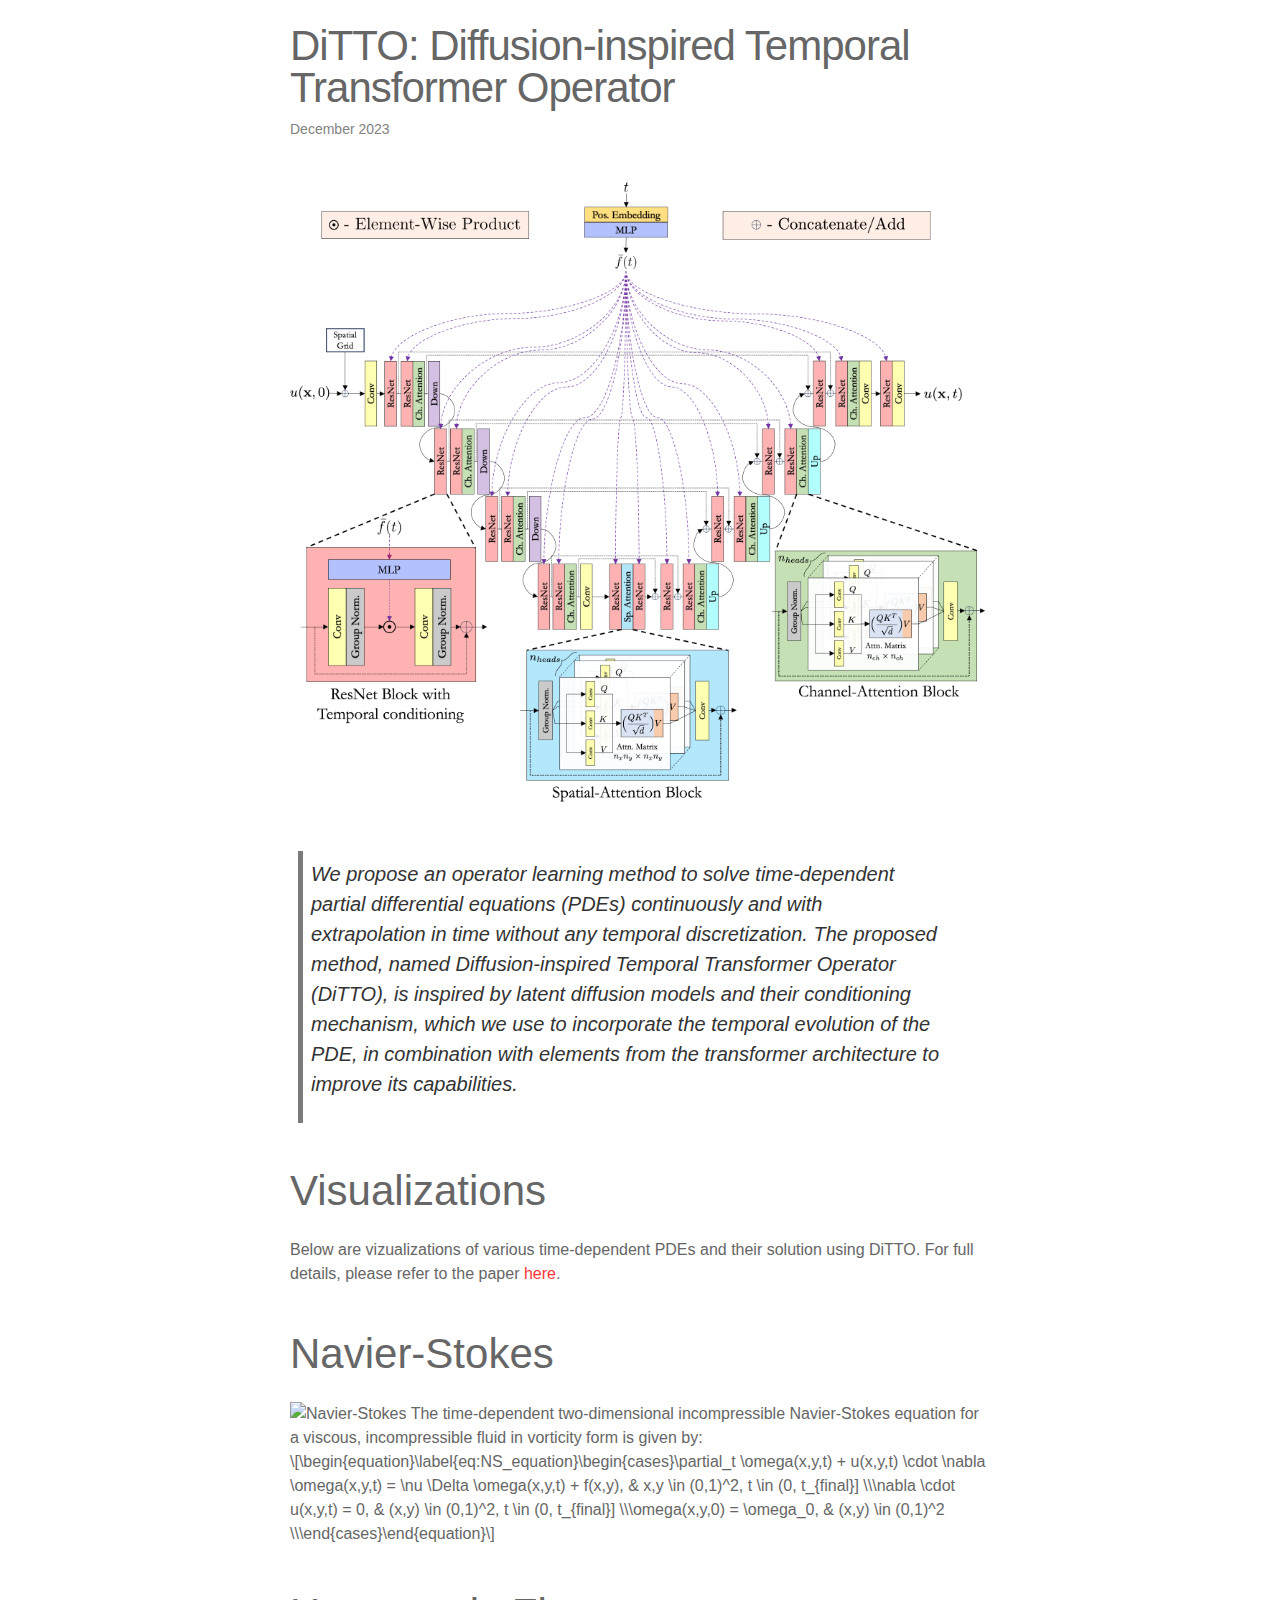
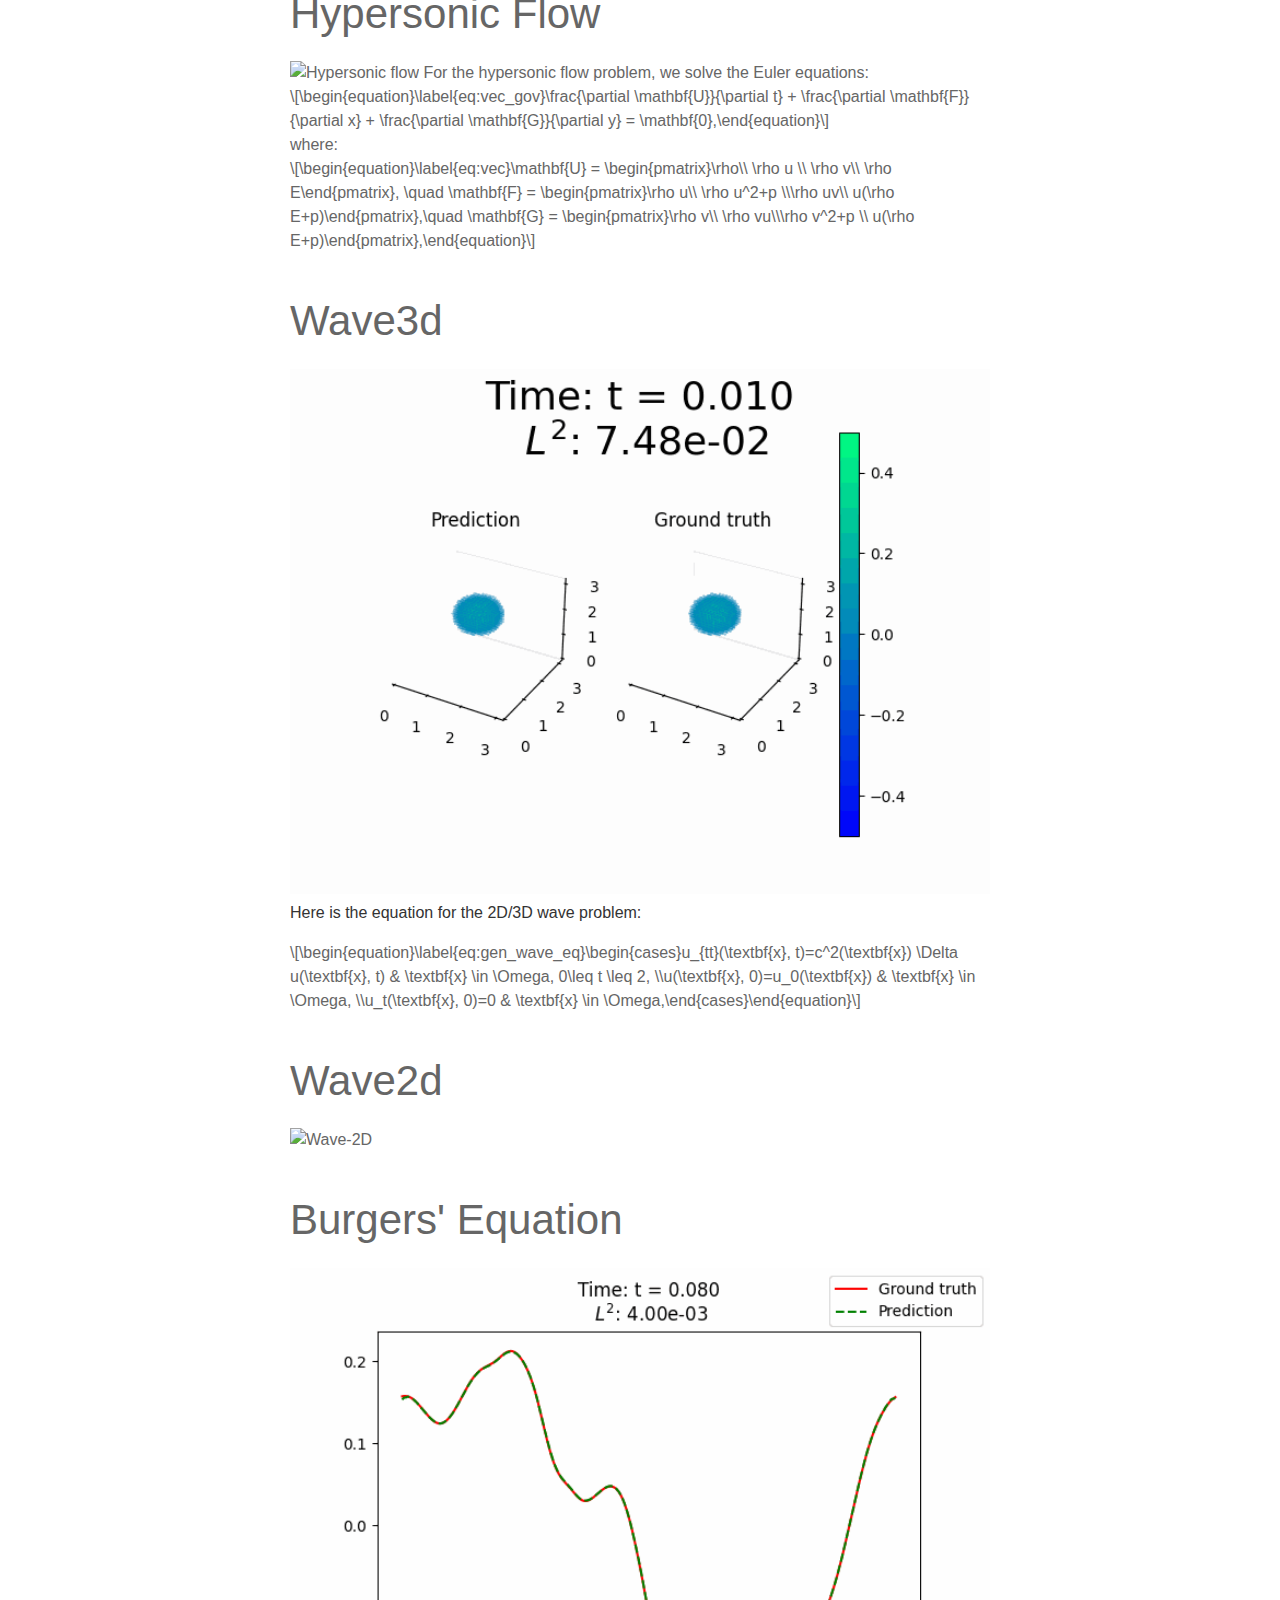
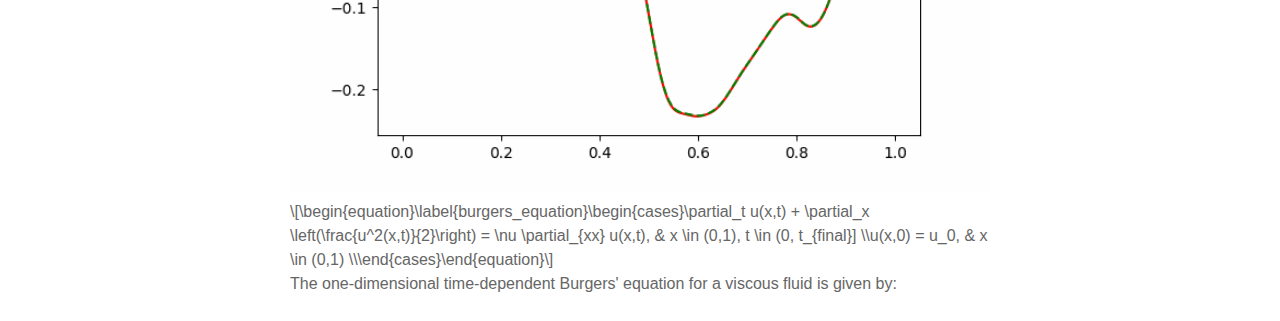
==== index.html @ 70ee51b6 "New titles" ====
<!DOCTYPE html>
<html lang="en">
<head>
    <meta charset="UTF-8">
    <meta name="viewport" content="width=device-width, initial-scale=1.0">
    <link rel="stylesheet" href="./main.css" />
    <script type="text/javascript" async
    src="https://cdnjs.cloudflare.com/ajax/libs/mathjax/2.7.7/MathJax.js?config=TeX-MML-AM_CHTML">
     </script>
    <title>DiTTO</title>
</head>
<body>
    <div class="wrapper">
        <div class="post">
            <header class="post-header">
                <h1 class="post-title">DiTTO: Diffusion-inspired Temporal Transformer Operator </h1>
                <p class="post-meta">December 2023</p>
            </header>
            <article class="post-content">
                <div>
                    <img src="assets/images/ditto_architecture.png" alt="DiTTO architecture">
                </div>

                <blockquote>
                    <p> We propose an operator learning method to solve time-dependent partial differential equations (PDEs) continuously and with extrapolation in time without any temporal discretization. The proposed method, named Diffusion-inspired Temporal Transformer Operator (DiTTO), is inspired by latent diffusion models and their conditioning mechanism, which we use to incorporate the temporal evolution of the PDE, in combination with elements from the transformer architecture to improve its capabilities. </p>
                </blockquote>

                <h2>Visualizations</h2>
                Below are vizualizations of various time-dependent PDEs and their solution using DiTTO. For full details, please refer to the paper <a href="https://arxiv.org/abs/2307.09072">here</a>.
                <h2>Navier-Stokes</h2>
                <div>
                    <img src="assets/gifs/navier_stokes_re20.gif" alt="Navier-Stokes">
                    The time-dependent two-dimensional incompressible Navier-Stokes equation for a viscous, incompressible fluid in vorticity form is given by:
                    <div id="ns"></div>

                    <script type="text/javascript">
                      // Use MathJax to render the provided LaTeX equation
                      document.getElementById('ns').innerHTML = '\\[\\begin{equation}\\label{eq:NS_equation}' +
                        '\\begin{cases}' +
                        '\\partial_t \\omega(x,y,t) + u(x,y,t) \\cdot \\nabla \\omega(x,y,t) = \\nu \\Delta \\omega(x,y,t) + f(x,y), & x,y \\in (0,1)^2, t \\in (0, t_{final}] \\\\' +
                        '\\nabla \\cdot u(x,y,t) = 0, & (x,y) \\in (0,1)^2, t \\in (0, t_{final}] \\\\' +
                        '\\omega(x,y,0) = \\omega_0, & (x,y) \\in (0,1)^2 \\\\' +
                        '\\end{cases}' +
                        '\\end{equation}\\]';
                  
                      // This line tells MathJax to typeset the equation in the specified div
                      MathJax.typeset(['#ns']);
                    </script>
                </div>


                <h2>Hypersonic Flow</h2>
                <div>
                    <img src="assets/gifs/hypersonic_flow.gif" alt="Hypersonic flow">
                    For the hypersonic flow problem, we solve the Euler equations:
                    <div id="euler1"></div>

                    <script type="text/javascript">
                      // Use MathJax to render the provided LaTeX equation
                      document.getElementById('euler1').innerHTML = '\\[\\begin{equation}\\label{eq:vec_gov}' +
                        '\\frac{\\partial \\mathbf{U}}{\\partial t} + \\frac{\\partial \\mathbf{F}}{\\partial x} + \\frac{\\partial \\mathbf{G}}{\\partial y} = \\mathbf{0},' +
                        '\\end{equation}\\]';
                  
                      // This line tells MathJax to typeset the equation in the specified div
                      MathJax.typeset(['#euler1']);
                    </script>

                    where:

                    <div id="euler2"></div>

                    <script type="text/javascript">
                      // Use MathJax to render the provided LaTeX equation
                      document.getElementById('euler2').innerHTML = '\\[\\begin{equation}\\label{eq:vec}' +
                        '\\mathbf{U} = \\begin{pmatrix}\\rho\\\\ \\rho u \\\\ \\rho v\\\\ \\rho E\\end{pmatrix}, \\quad ' +
                        '\\mathbf{F} = \\begin{pmatrix}\\rho u\\\\ \\rho u^2+p \\\\\\rho uv\\\\ u(\\rho E+p)\\end{pmatrix},\\quad ' +
                        '\\mathbf{G} = \\begin{pmatrix}\\rho v\\\\ \\rho vu\\\\\\rho v^2+p \\\\ u(\\rho E+p)\\end{pmatrix},' +
                        '\\end{equation}\\]';
                  
                      // This line tells MathJax to typeset the equation in the specified div
                      MathJax.typeset(['#euler2']);
                    </script>
                </div>

                <h2>Wave3d</h2>
                    <div>
                        <img src="assets/gifs/animation_wave3d.gif" alt="Wave-3D">
                    </div>
                    <p>Here is the equation for the 2D/3D wave problem:</p>
                    <div id="wave_eq"></div>
                    <script type="text/javascript">
                    // Use MathJax to render the provided LaTeX equation
                    document.getElementById('wave_eq').innerHTML = '\\[\\begin{equation}\\label{eq:gen_wave_eq}' +
                        '\\begin{cases}' +
                        'u_{tt}(\\textbf{x}, t)=c^2(\\textbf{x}) \\Delta u(\\textbf{x}, t) & \\textbf{x} \\in \\Omega, 0\\leq t \\leq 2, \\\\' +
                        'u(\\textbf{x}, 0)=u_0(\\textbf{x}) & \\textbf{x} \\in \\Omega, \\\\' +
                        'u_t(\\textbf{x}, 0)=0 & \\textbf{x} \\in \\Omega,' +
                        '\\end{cases}' +
                        '\\end{equation}\\]';
                
                    // This line tells MathJax to typeset the equation in the specified div
                    MathJax.typeset(['#wave_eq']);
                    </script>

                    <h2>Wave2d</h2>
                    <div>
                        <img src="assets/gifs/wave_2d.gif" alt="Wave-2D">
                    </div>
                
                <h2>Burgers' Equation</h2>
                <div>
                    <img src="assets/gifs/animation_burgers_slow.gif" alt="Burgers">
                    <div id="burgers"></div>
                    The one-dimensional time-dependent Burgers' equation for a viscous fluid is given by:
                    <script type="text/javascript">
                      // Use MathJax to render the provided LaTeX equation
                      document.getElementById('burgers').innerHTML = '\\[\\begin{equation}\\label{burgers_equation}' +
                        '\\begin{cases}' +
                        '\\partial_t u(x,t) + \\partial_x \\left(\\frac{u^2(x,t)}{2}\\right) = \\nu \\partial_{xx} u(x,t), & x \\in (0,1), t \\in (0, t_{final}] \\\\' +
                        'u(x,0) = u_0, & x \\in (0,1) \\\\' +
                        '\\end{cases}' +
                        '\\end{equation}\\]';
                  
                      // This line tells MathJax to typeset the equation in the specified div
                      MathJax.typeset(['#burgers']);
                    </script>
                </div>
            </article>
        </div>
    </div>
</body>
</html>
---- main.css ----
*/
button, .button { font-family: Helvetica, sans-serif; font-size: inherit; font-weight: normal; text-decoration: none; cursor: pointer; display: inline-block; box-sizing: border-box; line-height: 1.125rem; padding: 0.5rem 1rem; margin: 0; height: auto; border: 1px solid transparent; vertical-align: middle; -webkit-appearance: none; }

::-moz-focus-inner { border: 0; padding: 0; }

.button:hover { text-decoration: none; }

input, select, textarea, fieldset { font-size: 1rem; margin-top: 0; margin-bottom: 0.5rem; }

input[type=text], input[type=datetime], input[type=datetime-local], input[type=email], input[type=month], input[type=number], input[type=password], input[type=search], input[type=tel], input[type=time], input[type=url], input[type=week] { box-sizing: border-box; height: 2.25rem; padding: 0.5rem 0.5rem; vertical-align: middle; -webkit-appearance: none; }

select { box-sizing: border-box; line-height: 1.75; padding: 0.5rem 0.5rem; }

select:not([multiple]) { height: 2.25rem; vertical-align: middle; }

textarea { box-sizing: border-box; line-height: 1.75; padding: 0.5rem 0.5rem; }

.fieldset-reset { padding: 0; margin-left: 0; margin-right: 0; border: 0; }

.fieldset-reset legend { padding: 0; }

body, button { margin: 0; }

button, input, select, textarea { font-family: inherit; font-size: 100%; }

img { max-width: 100%; }

svg { max-height: 100%; }

body { font-family: Helvetica, Arial, sans-serif; line-height: 1.5; font-size: 100%; }

h1, h2, h3, h4, h5, h6 { font-family: Helvetica, sans-serif; font-weight: 900; line-height: 1.25; margin-top: 1em; margin-bottom: .5em; }

p, dl, ol, ul { font-size: 1rem; margin-top: 0; margin-bottom: 1rem; }

ol, ul { padding-left: 2rem; }

pre, code, samp { font-family: "Source Code Pro", Consolas, monospace; font-size: inherit; }

pre { margin-top: 0; margin-bottom: 1rem; overflow-x: scroll; }

hr { margin-top: 2rem; margin-bottom: 2rem; }

blockquote { margin-top: 2rem; margin-bottom: 2rem; margin-left: 0; padding-left: 1rem; padding-right: 1rem; }

blockquote, blockquote p { font-size: 1.25rem; font-style: italic; }

h1, .h1 { font-size: 2.998rem; }

h2, .h2 { font-size: 1.5rem; }

h3, .h3 { font-size: 1.25rem; }

h4, .h4 { font-size: 1rem; }

h5, .h5 { font-size: 0.875rem; }

h6, .h6 { font-size: 0.75rem; }

.list-reset { list-style: none; padding-left: 0; }

.button-blue { color: white; background-color: #FF3636; border-radius: 3px; transition-duration: .1s; transition-timing-function: ease-out; transition-property: box-shadow, background-color; }

.button-blue:hover { opacity: .875; }

.button-blue:active, .button-blue.is-active { box-shadow: inset 0 0 0 32px rgba(0, 0, 0, 0.125), inset 0 2px 3px 0 rgba(0, 0, 0, 0.25); }

.button-blue:focus { outline: none; box-shadow: 0 0 0 2px rgba(255, 255, 255, 0.5), 0 0 1px 4px rgba(38, 152, 186, 0.5); }

.button-blue:disabled, .button-blue.is-disabled { opacity: .5; }

.highlight { -webkit-text-size-adjust: none; }

.highlight .c, .highlight .cs, .highlight .cm, .highlight .cp, .highlight .c1 { color: #666; font-style: italic; }

.highlight .k, .highlight .kc, .highlight .kd, .highlight .kn, .highlight .kr, .highlight .kt, .highlight .kp { color: #00369f; }

.highlight .na, .highlight .nb, .highlight .nc, .highlight .no, .highlight .nd, .highlight .ni, .highlight .ne, .highlight .nf, .highlight .nl, .highlight .nn, .highlight .nx { color: #333; }

.highlight .mi, .highlight .il { color: #009f06; }

.highlight .s, .highlight .sb, .highlight .sc, .highlight .sd, .highlight .s2, .highlight .s3, .highlight .sh, .highlight .si, .highlight .sx, .highlight .sr, .highlight .ss, .highlight .s1 { color: #FF3636; }

.hljs-title, .hljs-id, .scss .hljs-preprocessor { color: #FF3636; font-weight: bold; }

.highlight .k { font-weight: normal; }

.highlight .nc, .highlight .no { color: #00369f; }

.highlight .o { color: #00369f; font-weight: normal; }

.highlight .nb { color: #009f06; }

.highlight .sr { color: #009f06; }

.highlight .ss { color: #B509AC; }

.hljs-built_in { color: #00369f; }

.hljs-preprocessor, .hljs-pragma, .hljs-pi, .hljs-doctype, .hljs-shebang, .hljs-cdata { color: #666; font-weight: bold; }

.hljs-deletion { background: #ffdddd; }

.hljs-addition { background: #ddffdd; }

.diff .hljs-change { background: #00369f; }

.hljs-chunk { color: #ccc; }

body { color: #333; background-color: white; }

a { color: #FF3636; text-decoration: none; }

a:hover { text-decoration: underline; }

pre, code { background-color: #eee; border-radius: 3px; }

hr { border: 0; border-bottom-style: solid; border-bottom-width: 1px; border-bottom-color: #ccc; }

.dark-gray { color: #333; }

.white { color: white; }

.blue { color: #2698BA; }

.mid-gray { color: #666; }

.light-gray { color: #ccc; }

.lighter-gray { color: #eee; }

.red { color: #FF3636; }

.green { color: #00ab37; }

.yellow { color: #efcc00; }

.orange { color: #F29105; }

.bg-dark-gray { background-color: #333; }

.bg-white { background-color: white; }

.bg-blue { background-color: #2698BA; }

.bg-mid-gray { background-color: #666; }

.bg-light-gray { background-color: #ccc; }

.bg-lighter-gray { background-color: #eee; }

.bg-red { background-color: #FF3636; }

.bg-green { background-color: #00ab37; }

.bg-yellow { background-color: #efcc00; }

.bg-orange { background-color: #F29105; }

.bg-darken-1 { background-color: rgba(0, 0, 0, 0.0625); }

.bg-darken-2 { background-color: rgba(0, 0, 0, 0.125); }

.bg-darken-3 { background-color: rgba(0, 0, 0, 0.25); }

.bg-darken-4 { background-color: rgba(0, 0, 0, 0.5); }

.h00 { font-size: 4rem; }

.h0 { font-size: 3rem; }

@media (min-width: 52em) { .h00-responsive { font-size: 8vw; }
  .h0-responsive { font-size: 6vw; }
  .h1-responsive { font-size: 4vw; } }
@media (min-width: 96em) { .h00-responsive { font-size: 7.68rem; }
  .h0-responsive { font-size: 5.76rem; }
  .h1-responsive { font-size: 3.84rem; } }
/* Basscss Utility Typography */
.bold { font-weight: bold; }

.regular { font-weight: normal; }

.italic { font-style: italic; }

.caps { text-transform: uppercase; letter-spacing: .2em; }

.left-align { text-align: left; }

.center { text-align: center; }

.right-align { text-align: right; }

.justify { text-align: justify; }

.nowrap { white-space: nowrap; }

/* Basscss Utility White Space */
.m0 { margin: 0; }

.mt0 { margin-top: 0; }

.mr0 { margin-right: 0; }

.mb0 { margin-bottom: 0; }

.ml0 { margin-left: 0; }

.m1 { margin: 0.5rem; }

.mt1 { margin-top: 0.5rem; }

.mr1 { margin-right: 0.5rem; }

.mb1 { margin-bottom: 0.5rem; }

.ml1 { margin-left: 0.5rem; }

.m2 { margin: 1rem; }

.mt2 { margin-top: 1rem; }

.mr2 { margin-right: 1rem; }

.mb2 { margin-bottom: 1rem; }

.ml2 { margin-left: 1rem; }

.m3 { margin: 2rem; }

.mt3 { margin-top: 2rem; }

.mr3 { margin-right: 2rem; }

.mb3 { margin-bottom: 2rem; }

.ml3 { margin-left: 2rem; }

.m4 { margin: 4rem; }

.mt4 { margin-top: 4rem; }

.mr4 { margin-right: 4rem; }

.mb4 { margin-bottom: 4rem; }

.ml4 { margin-left: 4rem; }

.mxn1 { margin-left: -0.5rem; margin-right: -0.5rem; }

.mxn2 { margin-left: -1rem; margin-right: -1rem; }

.mxn3 { margin-left: -2rem; margin-right: -2rem; }

.mxn4 { margin-left: -4rem; margin-right: -4rem; }

.mx-auto { margin-left: auto; margin-right: auto; }

.p1 { padding: 0.5rem; }

.py1 { padding-top: 0.5rem; padding-bottom: 0.5rem; }

.px1 { padding-left: 0.5rem; padding-right: 0.5rem; }

.p2 { padding: 1rem; }

.py2 { padding-top: 1rem; padding-bottom: 1rem; }

.px2 { padding-left: 1rem; padding-right: 1rem; }

.p3 { padding: 2rem; }

.py3 { padding-top: 2rem; padding-bottom: 2rem; }

.px3 { padding-left: 2rem; padding-right: 2rem; }

.p4 { padding: 4rem; }

.py4 { padding-top: 4rem; padding-bottom: 4rem; }

.px4 { padding-left: 4rem; padding-right: 4rem; }

html { margin-left: calc(100vw - 100%); margin-right: 0; }

html, body { height: auto; min-height: 100%; -webkit-text-size-adjust: 100%; }

img { max-width: none; object-fit: cover; width: 100%; }

em img { max-width: 100%; margin-left: 0; }

body { box-sizing: border-box; -moz-box-sizing: border-box; -webkit-box-sizing: border-box; }

.wrapper { max-width: -webkit-calc(800px - (50px * 2)); max-width: calc(800px - (50px * 2)); margin-right: auto; margin-left: auto; padding-right: 50px; padding-left: 50px; padding-block: 25px; }

.clearfix:before, .wrapper:before, .clearfix:after, .wrapper:after { content: ' '; display: table; }

.clearfix:after, .wrapper:after { clear: both; }

.left { float: left; }

.right { float: right; }

.site-header { border-bottom: 1px solid #e8e8e8; background-color: #fff; opacity: 0.95; position: fixed; left: calc((100vw - 100%)/2); top: 0px; width: 100%; z-index: 50; }

.site-title { font-size: 20px; line-height: 56px; letter-spacing: -1px; margin-bottom: 0; }

.site-nav { float: right; line-height: 56px; }
.site-nav .nav-trigger { display: none; }
.site-nav .menu-icon { display: none; }
.site-nav .page-link { line-height: 1.5; }
.site-nav .page-link:not(:first-child) { margin-left: 10px; }
@media screen and (max-width: 600px) { .site-nav { position: absolute; top: 9px; right: 25px; background-color: white; border: 1px solid #e8e8e8; border-radius: 5px; text-align: right; }
  .site-nav label[for="nav-trigger"] { display: block; float: right; width: 36px; height: 36px; z-index: 2; cursor: pointer; }
  .site-nav .menu-icon { display: block; float: right; width: 36px; height: 26px; line-height: 0; padding-top: 10px; text-align: center; }
  .site-nav .menu-icon > svg path { fill: #424242; }
  .site-nav input ~ .trigger { clear: both; display: none; }
  .site-nav input:checked ~ .trigger { display: block; padding-bottom: 5px; }
  .site-nav .page-link { display: block; padding: 5px 10px; margin-left: 10px; }
  .site-nav .page-link:not(:last-child) { margin-right: 0; } }

.header-bar { border-bottom: 1px solid #ccc; font-size: 20px; display: block; opacity: 0.75; width: 100%; text-align: center; padding-top: 25px; padding-bottom: 4rem; line-height: 3em; z-index: 25; }
.header-bar h1 { color: #FF3636; font-size: 75px; }
.header-bar h2 { font-size: 25px; }

.site { display: -webkit-box; display: -webkit-flex; display: -ms-flexbox; display: flex; -webkit-box-orient: vertical; -webkit-box-direction: normal; -webkit-flex-direction: column; -ms-flex-direction: column; flex-direction: column; min-height: 100vh; }

.site-wrap { -webkit-box-flex: 1; -webkit-flex: 1; -ms-flex: 1 0 auto; flex: 1 0 auto; }

footer { background-color: #424242; border-top: thin solid #424242; color: #ccc; font-size: 0.75rem; font-weight: 300; padding: 0.5rem; position: fixed; left: 0px; bottom: 0px; width: 100%; }
footer a { color: #fff; }
footer a:hover { color: #FF3636; }

.page-content { padding: 100px 0; /* VERTICAL PADDING FOR TITLE ON EVERY PAGE */ }

.page-heading { font-size: 20px; }

.contacticon { display: block; font-size: 60px; margin: 10px; }

.center { text-align: center; }

.post-header { margin-bottom: 40px; }

.post-list { margin: 0; padding: 0; list-style: none; }
.post-list > li { border-bottom: 1px solid #ccc; padding-bottom: 2rem; padding-top: 2rem; }

.post-title { font-size: 42px; letter-spacing: -1px; line-height: 1; margin-bottom: 10px; margin-top: 0; }

.post-content h2 { font-size: 42px; }
.post-content h3 { font-size: 30px; }
.post-content h4 { font-size: 20px; }

.post-meta { color: #828282; font-size: 0.875rem; margin-bottom: 0px; }

.post-link { display: block; font-size: 42px; }

.project { box-sizing: border-box; float: left; height: 250px; padding: 10px; vertical-align: middle; width: 33.33%; }
.project .thumbnail { overflow: hidden; height: 200px; width: 100%; }
.project .thumbnail img { height: auto; position: relative; left: -25%; top: -5%; width: 500px; }
.project .thumbnail a { float: left; height: 230px; position: relative; width: 100%; }
.project .thumbnail a span { display: none; position: absolute; top: 0; left: 0; bottom: 0; right: 0; background: rgba(0, 0, 0, 0.4); color: #e8e8e8; padding: 40px; text-align: center; }
.project .thumbnail a span h1 { font-size: 1.5rem; margin: 0; }
.project .thumbnail a span p { color: #e8e8e8; }
.project .thumbnail a:hover span { display: block; }

.profile img { box-shadow: 0 0 5px #828282; width: 100%; }

.address { font-family: monospace; }
.address p { margin: 0; }

.news { border-top: 1px solid #e8e8e8; margin-top: 30px; padding-top: 20px; }
.news h2 { font-weight: bold; margin-top: 0; margin-bottom: 10px; }
.news table { border-collapse: collapse; width: 100%; }
.news table .date { width: 19%; }
.news table .announcement { width: 81%; }
.news table tr { text-align: left; }
.news table td { padding: 6px 0; vertical-align: top; border: none; }

.social { border-top: 1px solid #e8e8e8; margin-top: 50px; padding-top: 20px; }

.pagination { font-size: 1rem; font-family: 'Lato', 'Helvetica Neue', Helvetica, sans-serif; font-weight: 300; text-align: center; }

.pagination a, .pagination .disabled { -webkit-transition: all 0.2s ease-in-out; -moz-transition: all 0.2s ease-in-out; transition: all 0.2s ease-in-out; background: #fafafa; border-radius: 0.1875em; border: 1px solid #f3f3f3; color: #333333; padding: 1em 1.5em; }

.pagination .disabled, .pagination .pagination-meta { opacity: 0.5; }

.pagination .pagination-meta { overflow: hidden; }

.pagination a:hover, .pagination a:focus { background: white; color: #FF3636; }

.pagination a:active { background: #f7f7f7; }

.pagination .button { font-size: 1rem; font-weight: 300; letter-spacing: 1px; }

.button-disabled { opacity: 0.55; background-color: #999; }

.button-disabled:hover, .button-disabled:active, .button-disabled:focus { cursor: not-allowed; background-color: #999; }

.publications h2 { color: #FF3636; font-size: 32px; margin-bottom: 30px; text-align: center; }

.year { border-top: 1px solid #ccc; color: #ccc; margin: 0 -3em -2.5ex -2em; padding-top: 1ex; text-align: right; }

.bibliography { margin-bottom: 50px; margin-top: 20px; list-style-type: circle; }
.bibliography li { margin: 10px 0; position: relative; }
.bibliography li span { display: block; }
.bibliography li .title { font-weight: bolder; }
.bibliography li .author a { border-bottom: 1px dashed #FF3636; }
.bibliography li .author a:hover { border-bottom-style: solid; text-decoration: none; }
.bibliography li .author > em { border-bottom: 1px solid; font-style: normal; }
.bibliography li a.abstract, .bibliography li a.bibtex { cursor: pointer; }
.bibliography li .hidden { font-size: 0.875rem; max-height: 0px; overflow: hidden; text-align: justify; -webkit-transition: 0.15s ease; -moz-transition: 0.15s ease; -ms-transition: 0.15s ease; -o-transition: 0.15s ease; transition: all 0.15s ease; }
.bibliography li .hidden p { line-height: 1.4em; margin: 10px; }
.bibliography li .hidden pre { font-size: 1em; line-height: 1.4em; padding: 10px; }
.bibliography li .hidden.open { max-height: 100em; -webkit-transition: 0.15s ease; -moz-transition: 0.15s ease; -ms-transition: 0.15s ease; -o-transition: 0.15s ease; transition: all 0.15s ease; }
.bibliography li span.abstract.hidden { border: dashed 1px white; }
.bibliography li span.abstract.hidden.open { border-color: #828282; }
.bibliography abbr { position: absolute; left: -7em; }

.star { color: #FF3636; font-style: normal; }

blockquote { border-left: 5px solid #7a7a7a; font-style: italic; margin-left: 0.5rem; padding: 0.5rem; }

blockquote footer { background-color: #fff; border-color: transparent; color: #7a7a7a; font-size: .85rem; font-style: normal; text-align: left; padding: 0; }

pre, pre code { background-color: transparent; border-radius: 0; }

pre, code { font-family: "Source Code Pro", Consolas, monospace; }

code { color: #333; font-size: 85%; padding-bottom: 0.1em; padding-left: 0.2em; padding-right: 0.2em; padding-top: 0.1em; }

pre { padding: 1.125em; line-height: 1.11; overflow-x: scroll; margin-bottom: 0.88em; background-color: #fafafa; }

.highlight .p { font-size: 1.125rem; line-height: 1; }

pre { counter-reset: line-numbering; white-space: pre; overflow-x: auto; word-break: inherit; word-wrap: inherit; }

pre a { background-image: none; }

pre a::before { content: counter(line-numbering); counter-increment: line-numbering; padding-right: 1em; /* space after numbers */ width: 25px; text-align: right; opacity: 0.7; display: inline-block; color: #ccc; margin-right: 16px; font-size: 13px; -webkit-touch-callout: none; -webkit-user-select: none; -khtml-user-select: none; -moz-user-select: none; -ms-user-select: none; user-select: none; }

pre a:first-of-type::before { padding-top: 10px; }

pre a:last-of-type::before { padding-bottom: 10px; }

pre a:only-of-type::before { padding: 10px; }

figure > img { display: block; }

figcaption { font-size: 0.875rem; }

.blankbox { background: #FF3636; }

.img_row { /*height: $img-height;*/ width: 100%; overflow: hidden; box-sizing: border-box; }

.col { width: 100%; height: 100%; object-fit: cover; box-sizing: border-box; /*padding: $img-spacing;*/ }

.one { width: 33.33%; }

.two { width: 66.66%; }

.three { width: 100%; }

.caption { height: 100%; color: #aaa; text-align: center; vertical-align: middle; font-size: 12px; }

.gist, .gist .highlight .p { font-size: .75rem; }

.gist .lines { width: 100%; }

a { color: #666; text-decoration: none; }
a:hover { color: #FF3636; text-decoration: none; }

article a, .news a { color: #FF3636; font-weight: 100; }
article a:hover, .news a:hover { text-decoration: underline; }

.social a { color: #666; }
.social a:hover { color: #FF3636; }

.measure { margin: 0 auto; max-width: 42rem; }

.social-icons-left, .social-icons-right { text-align: center; float: none; }

.social-icons { font-size: 1.25rem; padding: 0.5em 0 0 0; width: 100%; }

.social-icons a.fa { cursor: pointer; opacity: 0.8; padding: 0.2em; }

.social-icons a.fa:hover { opacity: 1; }

.social-icons iframe[title=Flattr] { position: relative; top: 0.1em; }

/* Table styles copied from Bootstrap Copyright (c) 2013 Twitter, Inc
*/
table { width: 100%; max-width: 100%; margin-bottom: 1.5; }
table > thead > tr > th, table > thead > tr > td, table > tbody > tr > th, table > tbody > tr > td, table > tfoot > tr > th, table > tfoot > tr > td { padding: 12px; line-height: 1.2; vertical-align: top; border-top: 1px solid #333; }
table > thead > tr > th { vertical-align: bottom; border-bottom: 2px solid #333; }
table > caption + thead > tr:first-child > th, table > caption + thead > tr:first-child > td, table > colgroup + thead > tr:first-child > th, table > colgroup + thead > tr:first-child > td, table > thead:first-child > tr:first-child > th, table > thead:first-child > tr:first-child > td { border-top: 0; }
table > tbody + tbody { border-top: 2px solid #333; }

html { font-size: 16px; }

body { color: #666; font-weight: 100; }

abbr { border-bottom: 1px black dotted; cursor: help; }

p { color: #333; line-height: 1.5; }

small, .small { font-size: 0.707rem; }

sup { position: relative; vertical-align: middle; top: -0.9ex; }

h1, h2, h3, h4, h5, h6 { font-weight: 100; }

div.equation { margin: 0.5rem 0; }
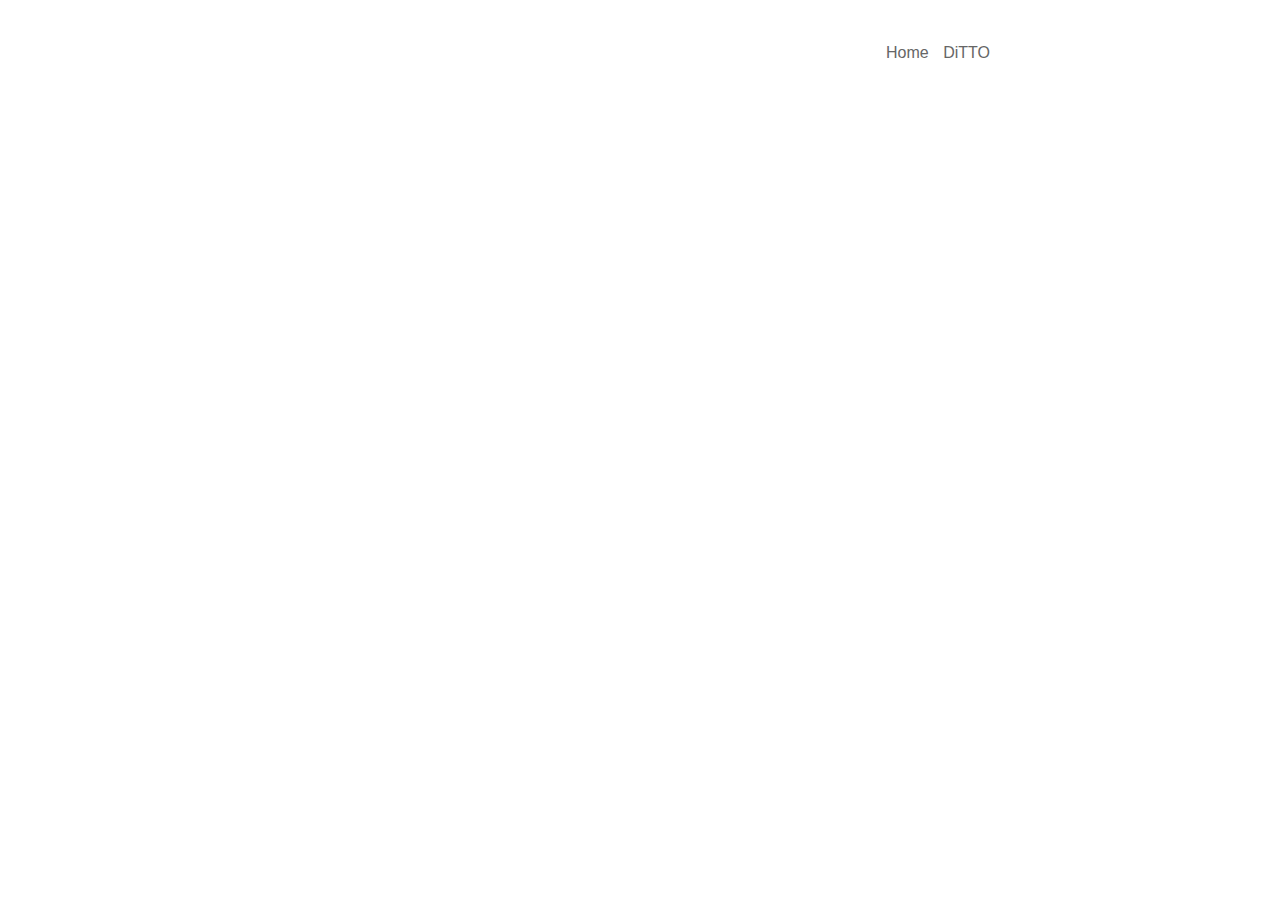
==== commit 3555aa0d: "Added navigation" ====
--- a/index.html
+++ b/index.html
@@ -11,122 +11,24 @@
 </head>
 <body>
     <div class="wrapper">
-        <div class="post">
-            <header class="post-header">
-                <h1 class="post-title">DiTTO: Diffusion-inspired Temporal Transformer Operator </h1>
-                <p class="post-meta">December 2023</p>
-            </header>
-            <article class="post-content">
-                <div>
-                    <img src="assets/images/ditto_architecture.png" alt="DiTTO architecture">
-                </div>
-
-                <blockquote>
-                    <p> We propose an operator learning method to solve time-dependent partial differential equations (PDEs) continuously and with extrapolation in time without any temporal discretization. The proposed method, named Diffusion-inspired Temporal Transformer Operator (DiTTO), is inspired by latent diffusion models and their conditioning mechanism, which we use to incorporate the temporal evolution of the PDE, in combination with elements from the transformer architecture to improve its capabilities. </p>
-                </blockquote>
-
-                <h2>Visualizations</h2>
-                Below are vizualizations of various time-dependent PDEs and their solution using DiTTO. For full details, please refer to the paper <a href="https://arxiv.org/abs/2307.09072">here</a>.
-                <h2>Navier-Stokes</h2>
-                <div>
-                    <img src="assets/gifs/navier_stokes_re20.gif" alt="Navier-Stokes">
-                    The time-dependent two-dimensional incompressible Navier-Stokes equation for a viscous, incompressible fluid in vorticity form is given by:
-                    <div id="ns"></div>
-
-                    <script type="text/javascript">
-                      // Use MathJax to render the provided LaTeX equation
-                      document.getElementById('ns').innerHTML = '\\[\\begin{equation}\\label{eq:NS_equation}' +
-                        '\\begin{cases}' +
-                        '\\partial_t \\omega(x,y,t) + u(x,y,t) \\cdot \\nabla \\omega(x,y,t) = \\nu \\Delta \\omega(x,y,t) + f(x,y), & x,y \\in (0,1)^2, t \\in (0, t_{final}] \\\\' +
-                        '\\nabla \\cdot u(x,y,t) = 0, & (x,y) \\in (0,1)^2, t \\in (0, t_{final}] \\\\' +
-                        '\\omega(x,y,0) = \\omega_0, & (x,y) \\in (0,1)^2 \\\\' +
-                        '\\end{cases}' +
-                        '\\end{equation}\\]';
-                  
-                      // This line tells MathJax to typeset the equation in the specified div
-                      MathJax.typeset(['#ns']);
-                    </script>
-                </div>
-
-
-                <h2>Hypersonic Flow</h2>
-                <div>
-                    <img src="assets/gifs/hypersonic_flow.gif" alt="Hypersonic flow">
-                    For the hypersonic flow problem, we solve the Euler equations:
-                    <div id="euler1"></div>
-
-                    <script type="text/javascript">
-                      // Use MathJax to render the provided LaTeX equation
-                      document.getElementById('euler1').innerHTML = '\\[\\begin{equation}\\label{eq:vec_gov}' +
-                        '\\frac{\\partial \\mathbf{U}}{\\partial t} + \\frac{\\partial \\mathbf{F}}{\\partial x} + \\frac{\\partial \\mathbf{G}}{\\partial y} = \\mathbf{0},' +
-                        '\\end{equation}\\]';
-                  
-                      // This line tells MathJax to typeset the equation in the specified div
-                      MathJax.typeset(['#euler1']);
-                    </script>
-
-                    where:
-
-                    <div id="euler2"></div>
-
-                    <script type="text/javascript">
-                      // Use MathJax to render the provided LaTeX equation
-                      document.getElementById('euler2').innerHTML = '\\[\\begin{equation}\\label{eq:vec}' +
-                        '\\mathbf{U} = \\begin{pmatrix}\\rho\\\\ \\rho u \\\\ \\rho v\\\\ \\rho E\\end{pmatrix}, \\quad ' +
-                        '\\mathbf{F} = \\begin{pmatrix}\\rho u\\\\ \\rho u^2+p \\\\\\rho uv\\\\ u(\\rho E+p)\\end{pmatrix},\\quad ' +
-                        '\\mathbf{G} = \\begin{pmatrix}\\rho v\\\\ \\rho vu\\\\\\rho v^2+p \\\\ u(\\rho E+p)\\end{pmatrix},' +
-                        '\\end{equation}\\]';
-                  
-                      // This line tells MathJax to typeset the equation in the specified div
-                      MathJax.typeset(['#euler2']);
-                    </script>
-                </div>
-
-                <h2>Wave3d</h2>
-                    <div>
-                        <img src="assets/gifs/animation_wave3d.gif" alt="Wave-3D">
-                    </div>
-                    <p>Here is the equation for the 2D/3D wave problem:</p>
-                    <div id="wave_eq"></div>
-                    <script type="text/javascript">
-                    // Use MathJax to render the provided LaTeX equation
-                    document.getElementById('wave_eq').innerHTML = '\\[\\begin{equation}\\label{eq:gen_wave_eq}' +
-                        '\\begin{cases}' +
-                        'u_{tt}(\\textbf{x}, t)=c^2(\\textbf{x}) \\Delta u(\\textbf{x}, t) & \\textbf{x} \\in \\Omega, 0\\leq t \\leq 2, \\\\' +
-                        'u(\\textbf{x}, 0)=u_0(\\textbf{x}) & \\textbf{x} \\in \\Omega, \\\\' +
-                        'u_t(\\textbf{x}, 0)=0 & \\textbf{x} \\in \\Omega,' +
-                        '\\end{cases}' +
-                        '\\end{equation}\\]';
-                
-                    // This line tells MathJax to typeset the equation in the specified div
-                    MathJax.typeset(['#wave_eq']);
-                    </script>
-
-                    <h2>Wave2d</h2>
-                    <div>
-                        <img src="assets/gifs/wave_2d.gif" alt="Wave-2D">
-                    </div>
-                
-                <h2>Burgers' Equation</h2>
-                <div>
-                    <img src="assets/gifs/animation_burgers_slow.gif" alt="Burgers">
-                    <div id="burgers"></div>
-                    The one-dimensional time-dependent Burgers' equation for a viscous fluid is given by:
-                    <script type="text/javascript">
-                      // Use MathJax to render the provided LaTeX equation
-                      document.getElementById('burgers').innerHTML = '\\[\\begin{equation}\\label{burgers_equation}' +
-                        '\\begin{cases}' +
-                        '\\partial_t u(x,t) + \\partial_x \\left(\\frac{u^2(x,t)}{2}\\right) = \\nu \\partial_{xx} u(x,t), & x \\in (0,1), t \\in (0, t_{final}] \\\\' +
-                        'u(x,0) = u_0, & x \\in (0,1) \\\\' +
-                        '\\end{cases}' +
-                        '\\end{equation}\\]';
-                  
-                      // This line tells MathJax to typeset the equation in the specified div
-                      MathJax.typeset(['#burgers']);
-                    </script>
-                </div>
-            </article>
-        </div>
+        <nav class="site-nav">
+            <input type="checkbox" id="nav-trigger" class="nav-trigger" />
+              <label for="nav-trigger">
+                <span class="menu-icon">
+                  <svg viewBox="0 0 18 15" width="18px" height="15px">
+                    <path fill="#424242" d="M18,1.484c0,0.82-0.665,1.484-1.484,1.484H1.484C0.665,2.969,0,2.304,0,1.484l0,0C0,0.665,0.665,0,1.484,0 h15.031C17.335,0,18,0.665,18,1.484L18,1.484z"/>
+                    <path fill="#424242" d="M18,7.516C18,8.335,17.335,9,16.516,9H1.484C0.665,9,0,8.335,0,7.516l0,0c0-0.82,0.665-1.484,1.484-1.484 h15.031C17.335,6.031,18,6.696,18,7.516L18,7.516z"/>
+                    <path fill="#424242" d="M18,13.516C18,14.335,17.335,15,16.516,15H1.484C0.665,15,0,14.335,0,13.516l0,0 c0-0.82,0.665-1.484,1.484-1.484h15.031C17.335,12.031,18,12.696,18,13.516L18,13.516z"/>
+                  </svg>
+                </span>
+              </label>
+      
+            <div class="trigger">
+              <a class="page-link" href="home.html">Home</a>
+              <a class="page-link" href="ditto.html">DiTTO</a>
+            </div>
+          </nav>
+        
     </div>
 </body>
 </html>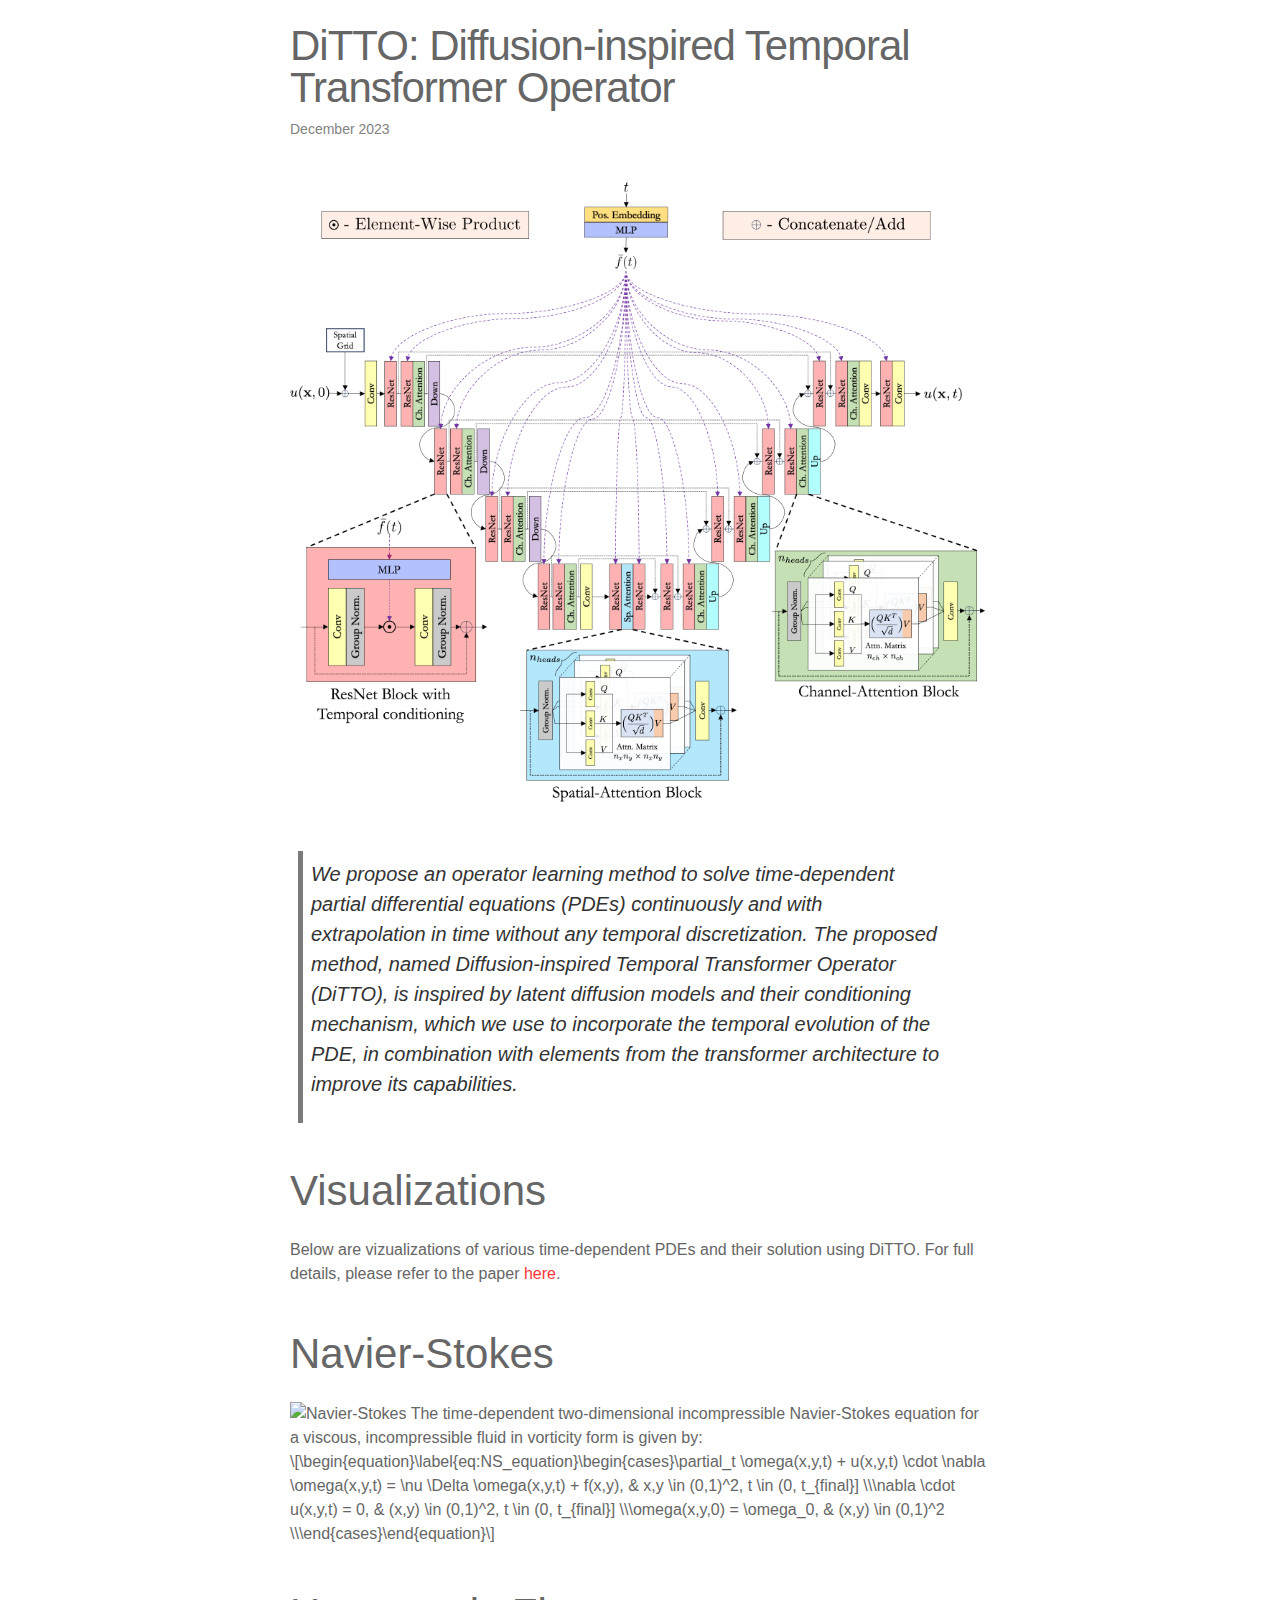
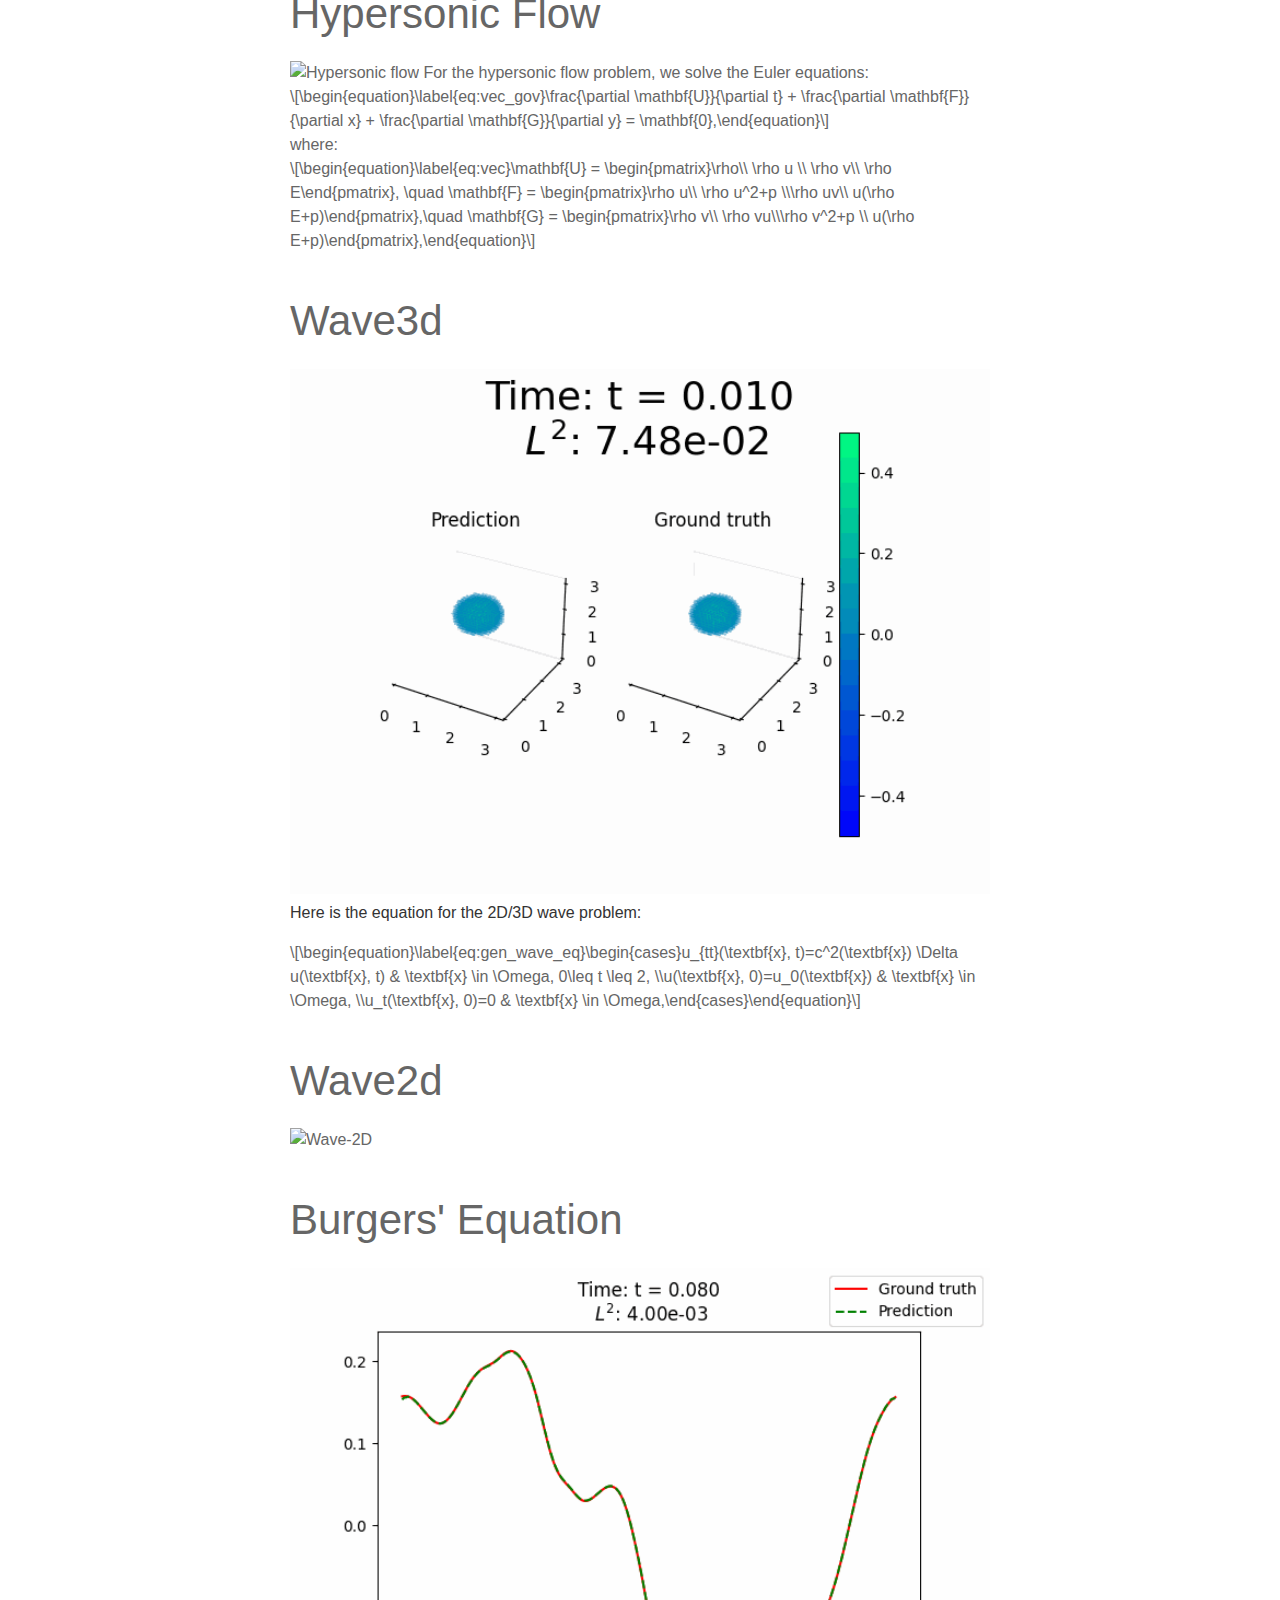
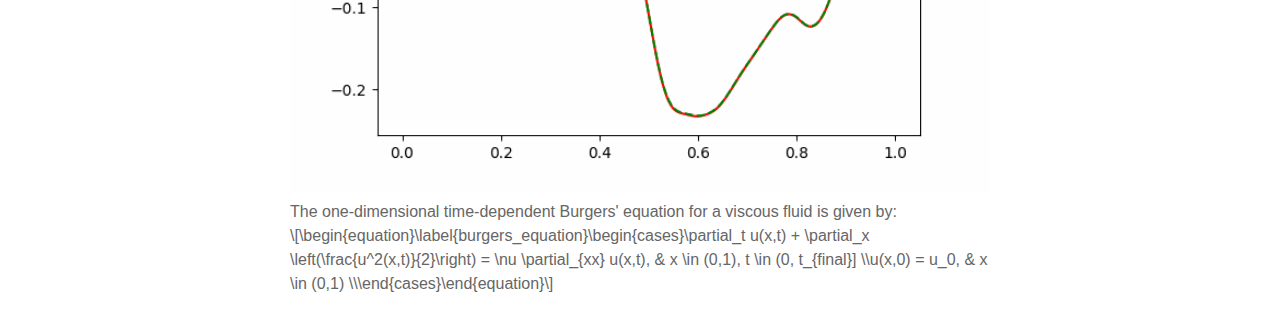
==== commit ba517ef8: "Revert" ====
--- a/index.html
+++ b/index.html
@@ -11,24 +11,122 @@
 </head>
 <body>
     <div class="wrapper">
-        <nav class="site-nav">
-            <input type="checkbox" id="nav-trigger" class="nav-trigger" />
-              <label for="nav-trigger">
-                <span class="menu-icon">
-                  <svg viewBox="0 0 18 15" width="18px" height="15px">
-                    <path fill="#424242" d="M18,1.484c0,0.82-0.665,1.484-1.484,1.484H1.484C0.665,2.969,0,2.304,0,1.484l0,0C0,0.665,0.665,0,1.484,0 h15.031C17.335,0,18,0.665,18,1.484L18,1.484z"/>
-                    <path fill="#424242" d="M18,7.516C18,8.335,17.335,9,16.516,9H1.484C0.665,9,0,8.335,0,7.516l0,0c0-0.82,0.665-1.484,1.484-1.484 h15.031C17.335,6.031,18,6.696,18,7.516L18,7.516z"/>
-                    <path fill="#424242" d="M18,13.516C18,14.335,17.335,15,16.516,15H1.484C0.665,15,0,14.335,0,13.516l0,0 c0-0.82,0.665-1.484,1.484-1.484h15.031C17.335,12.031,18,12.696,18,13.516L18,13.516z"/>
-                  </svg>
-                </span>
-              </label>
-      
-            <div class="trigger">
-              <a class="page-link" href="home.html">Home</a>
-              <a class="page-link" href="ditto.html">DiTTO</a>
-            </div>
-          </nav>
-        
+        <div class="post">
+            <header class="post-header">
+                <h1 class="post-title">DiTTO: Diffusion-inspired Temporal Transformer Operator </h1>
+                <p class="post-meta">December 2023</p>
+            </header>
+            <article class="post-content">
+                <div>
+                    <img src="assets/images/ditto_architecture.png" alt="DiTTO architecture">
+                </div>
+
+                <blockquote>
+                    <p> We propose an operator learning method to solve time-dependent partial differential equations (PDEs) continuously and with extrapolation in time without any temporal discretization. The proposed method, named Diffusion-inspired Temporal Transformer Operator (DiTTO), is inspired by latent diffusion models and their conditioning mechanism, which we use to incorporate the temporal evolution of the PDE, in combination with elements from the transformer architecture to improve its capabilities. </p>
+                </blockquote>
+
+                <h2>Visualizations</h2>
+                Below are vizualizations of various time-dependent PDEs and their solution using DiTTO. For full details, please refer to the paper <a href="https://arxiv.org/abs/2307.09072">here</a>.
+                <h2>Navier-Stokes</h2>
+                <div>
+                    <img src="assets/gifs/navier_stokes_re20.gif" alt="Navier-Stokes">
+                    The time-dependent two-dimensional incompressible Navier-Stokes equation for a viscous, incompressible fluid in vorticity form is given by:
+                    <div id="ns"></div>
+
+                    <script type="text/javascript">
+                      // Use MathJax to render the provided LaTeX equation
+                      document.getElementById('ns').innerHTML = '\\[\\begin{equation}\\label{eq:NS_equation}' +
+                        '\\begin{cases}' +
+                        '\\partial_t \\omega(x,y,t) + u(x,y,t) \\cdot \\nabla \\omega(x,y,t) = \\nu \\Delta \\omega(x,y,t) + f(x,y), & x,y \\in (0,1)^2, t \\in (0, t_{final}] \\\\' +
+                        '\\nabla \\cdot u(x,y,t) = 0, & (x,y) \\in (0,1)^2, t \\in (0, t_{final}] \\\\' +
+                        '\\omega(x,y,0) = \\omega_0, & (x,y) \\in (0,1)^2 \\\\' +
+                        '\\end{cases}' +
+                        '\\end{equation}\\]';
+                  
+                      // This line tells MathJax to typeset the equation in the specified div
+                      MathJax.typeset(['#ns']);
+                    </script>
+                </div>
+
+
+                <h2>Hypersonic Flow</h2>
+                <div>
+                    <img src="assets/gifs/hypersonic_flow.gif" alt="Hypersonic flow">
+                    For the hypersonic flow problem, we solve the Euler equations:
+                    <div id="euler1"></div>
+
+                    <script type="text/javascript">
+                      // Use MathJax to render the provided LaTeX equation
+                      document.getElementById('euler1').innerHTML = '\\[\\begin{equation}\\label{eq:vec_gov}' +
+                        '\\frac{\\partial \\mathbf{U}}{\\partial t} + \\frac{\\partial \\mathbf{F}}{\\partial x} + \\frac{\\partial \\mathbf{G}}{\\partial y} = \\mathbf{0},' +
+                        '\\end{equation}\\]';
+                  
+                      // This line tells MathJax to typeset the equation in the specified div
+                      MathJax.typeset(['#euler1']);
+                    </script>
+
+                    where:
+
+                    <div id="euler2"></div>
+
+                    <script type="text/javascript">
+                      // Use MathJax to render the provided LaTeX equation
+                      document.getElementById('euler2').innerHTML = '\\[\\begin{equation}\\label{eq:vec}' +
+                        '\\mathbf{U} = \\begin{pmatrix}\\rho\\\\ \\rho u \\\\ \\rho v\\\\ \\rho E\\end{pmatrix}, \\quad ' +
+                        '\\mathbf{F} = \\begin{pmatrix}\\rho u\\\\ \\rho u^2+p \\\\\\rho uv\\\\ u(\\rho E+p)\\end{pmatrix},\\quad ' +
+                        '\\mathbf{G} = \\begin{pmatrix}\\rho v\\\\ \\rho vu\\\\\\rho v^2+p \\\\ u(\\rho E+p)\\end{pmatrix},' +
+                        '\\end{equation}\\]';
+                  
+                      // This line tells MathJax to typeset the equation in the specified div
+                      MathJax.typeset(['#euler2']);
+                    </script>
+                </div>
+
+                <h2>Wave3d</h2>
+                    <div>
+                        <img src="assets/gifs/animation_wave3d.gif" alt="Wave-3D">
+                    </div>
+                    <p>Here is the equation for the 2D/3D wave problem:</p>
+                    <div id="wave_eq"></div>
+                    <script type="text/javascript">
+                    // Use MathJax to render the provided LaTeX equation
+                    document.getElementById('wave_eq').innerHTML = '\\[\\begin{equation}\\label{eq:gen_wave_eq}' +
+                        '\\begin{cases}' +
+                        'u_{tt}(\\textbf{x}, t)=c^2(\\textbf{x}) \\Delta u(\\textbf{x}, t) & \\textbf{x} \\in \\Omega, 0\\leq t \\leq 2, \\\\' +
+                        'u(\\textbf{x}, 0)=u_0(\\textbf{x}) & \\textbf{x} \\in \\Omega, \\\\' +
+                        'u_t(\\textbf{x}, 0)=0 & \\textbf{x} \\in \\Omega,' +
+                        '\\end{cases}' +
+                        '\\end{equation}\\]';
+                
+                    // This line tells MathJax to typeset the equation in the specified div
+                    MathJax.typeset(['#wave_eq']);
+                    </script>
+
+                    <h2>Wave2d</h2>
+                    <div>
+                        <img src="assets/gifs/wave_2d.gif" alt="Wave-2D">
+                    </div>
+                
+                <h2>Burgers' Equation</h2>
+                <div>
+                    <img src="assets/gifs/animation_burgers_slow.gif" alt="Burgers">
+                    The one-dimensional time-dependent Burgers' equation for a viscous fluid is given by:
+                    <div id="burgers"></div>
+                    <script type="text/javascript">
+                      // Use MathJax to render the provided LaTeX equation
+                      document.getElementById('burgers').innerHTML = '\\[\\begin{equation}\\label{burgers_equation}' +
+                        '\\begin{cases}' +
+                        '\\partial_t u(x,t) + \\partial_x \\left(\\frac{u^2(x,t)}{2}\\right) = \\nu \\partial_{xx} u(x,t), & x \\in (0,1), t \\in (0, t_{final}] \\\\' +
+                        'u(x,0) = u_0, & x \\in (0,1) \\\\' +
+                        '\\end{cases}' +
+                        '\\end{equation}\\]';
+                  
+                      // This line tells MathJax to typeset the equation in the specified div
+                      MathJax.typeset(['#burgers']);
+                    </script>
+                </div>
+            </article>
+        </div>
     </div>
 </body>
 </html>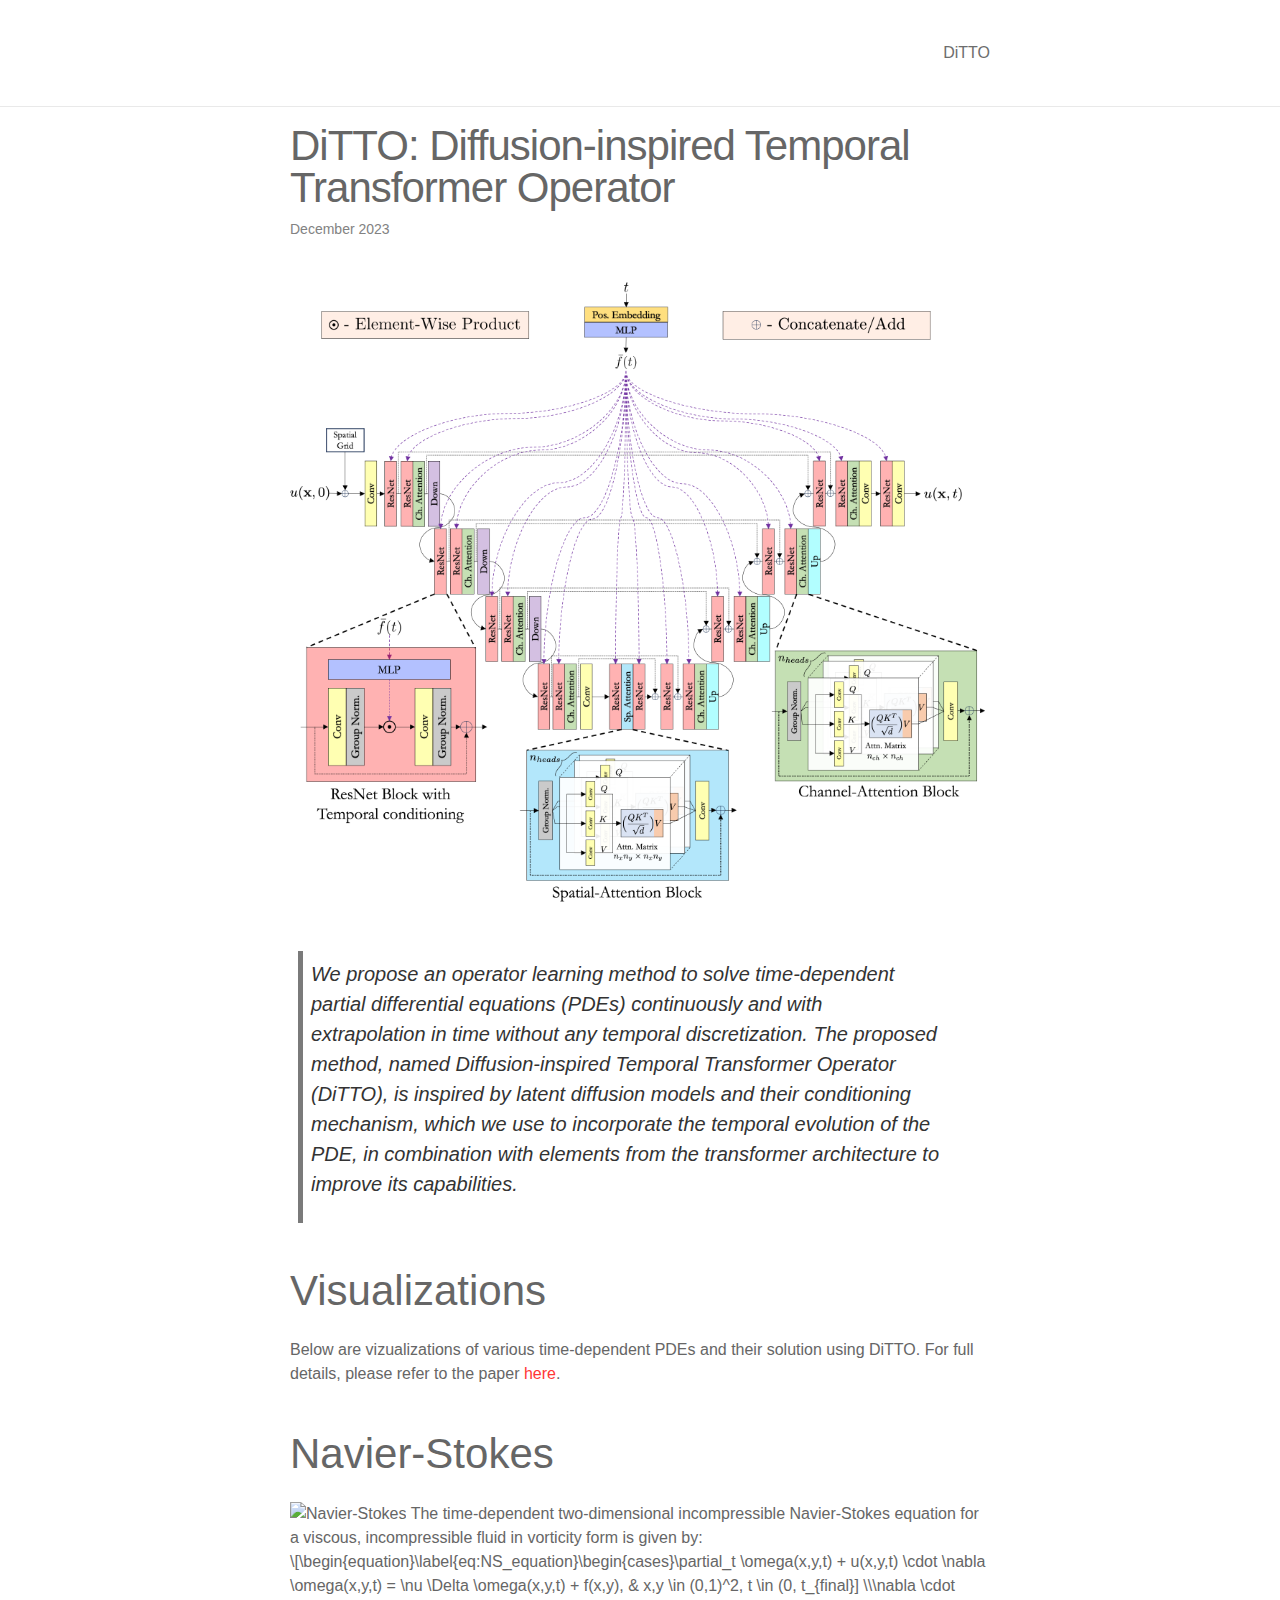
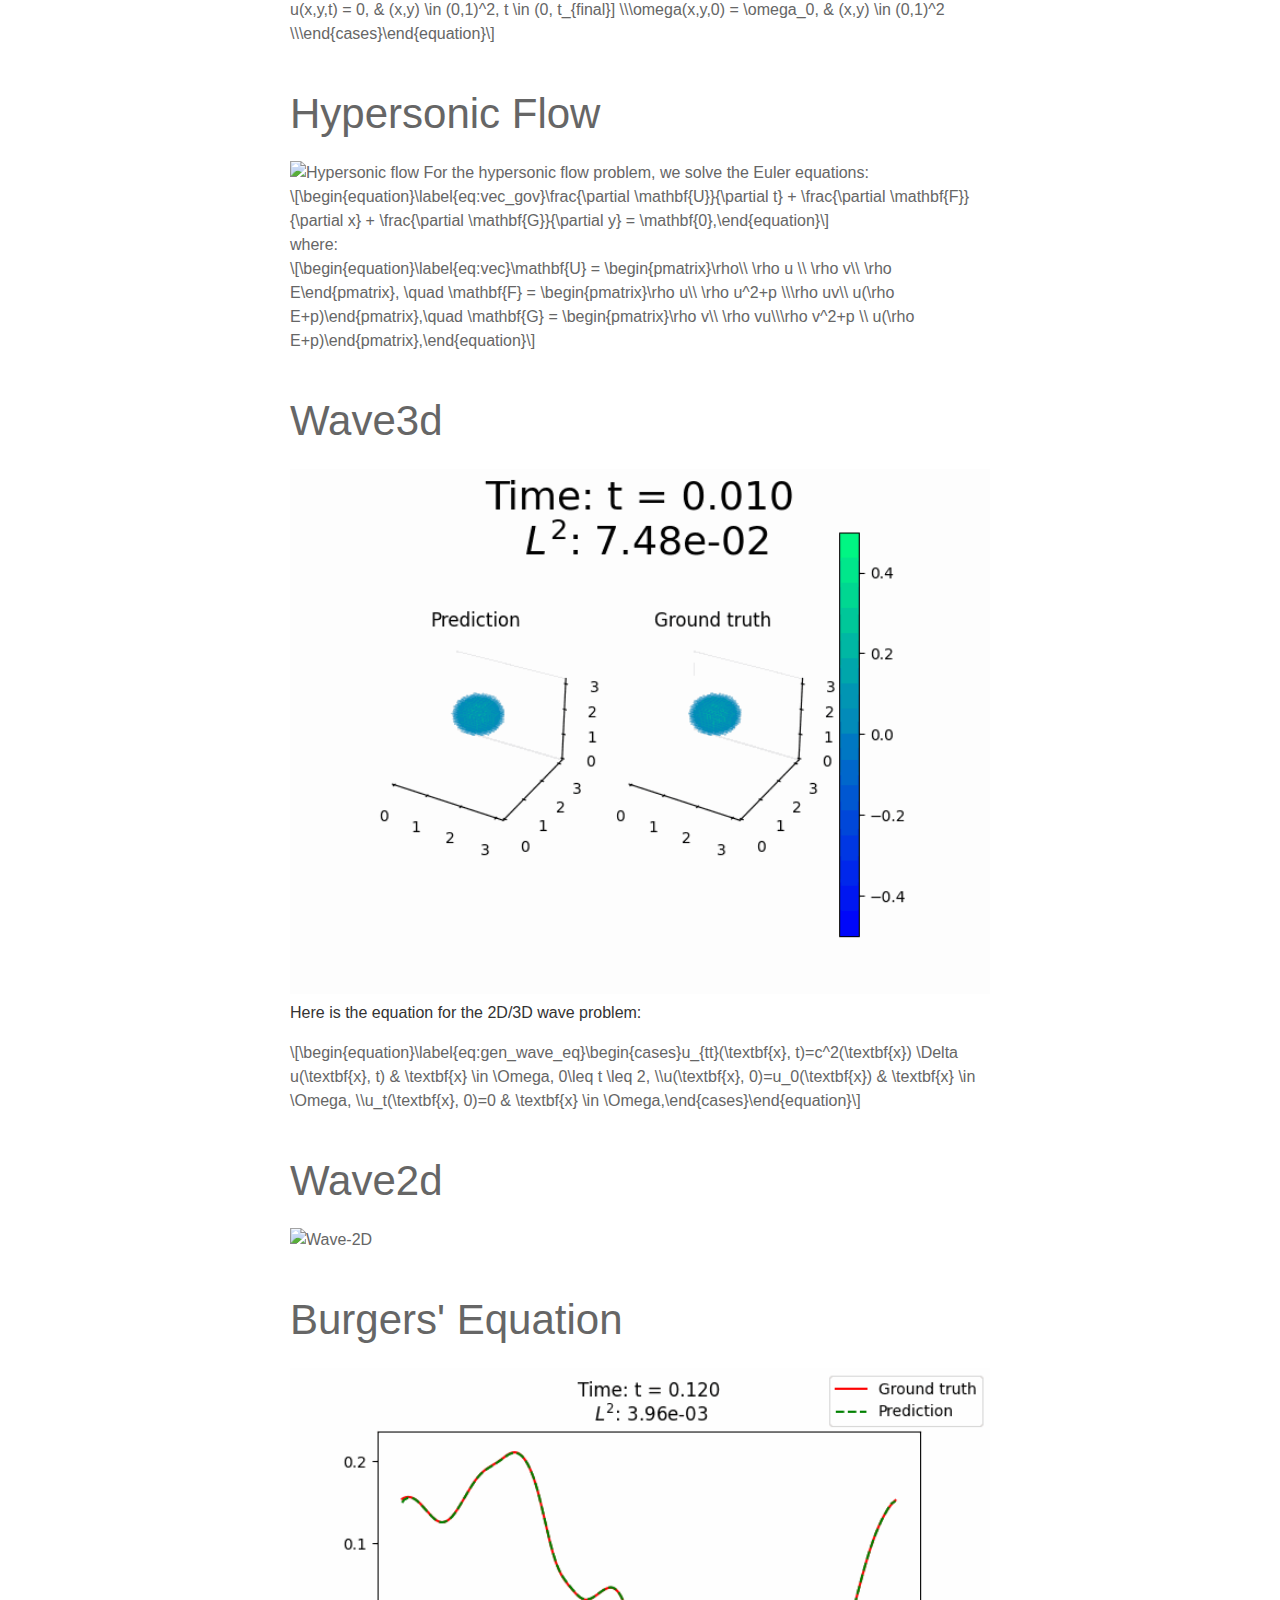
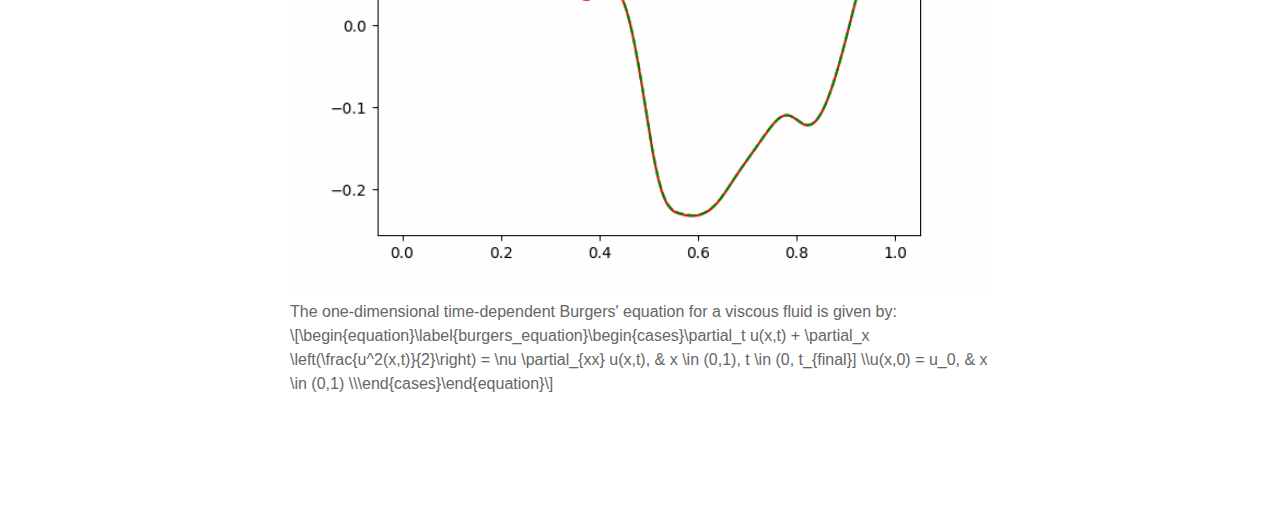
==== commit d96e9e71: "Add navigation" ====
--- a/index.html
+++ b/index.html
@@ -1,132 +1,162 @@
 <!DOCTYPE html>
-<html lang="en">
-<head>
-    <meta charset="UTF-8">
-    <meta name="viewport" content="width=device-width, initial-scale=1.0">
-    <link rel="stylesheet" href="./main.css" />
-    <script type="text/javascript" async
-    src="https://cdnjs.cloudflare.com/ajax/libs/mathjax/2.7.7/MathJax.js?config=TeX-MML-AM_CHTML">
-     </script>
-    <title>DiTTO</title>
-</head>
-<body>
-    <div class="wrapper">
-        <div class="post">
-            <header class="post-header">
-                <h1 class="post-title">DiTTO: Diffusion-inspired Temporal Transformer Operator </h1>
-                <p class="post-meta">December 2023</p>
-            </header>
-            <article class="post-content">
-                <div>
-                    <img src="assets/images/ditto_architecture.png" alt="DiTTO architecture">
-                </div>
+<html>
+  <head>
+    <meta charset="utf-8" />
+    <meta name="viewport" content="width=device-width initial-scale=1" />
+    <link rel="stylesheet" href="main.css" />
+  </head>
 
-                <blockquote>
-                    <p> We propose an operator learning method to solve time-dependent partial differential equations (PDEs) continuously and with extrapolation in time without any temporal discretization. The proposed method, named Diffusion-inspired Temporal Transformer Operator (DiTTO), is inspired by latent diffusion models and their conditioning mechanism, which we use to incorporate the temporal evolution of the PDE, in combination with elements from the transformer architecture to improve its capabilities. </p>
-                </blockquote>
+  <body>
+    <header class="site-header">
+      <div class="wrapper">
+        <nav class="site-nav">
+          <input type="checkbox" id="nav-trigger" class="nav-trigger" />
+          <label for="nav-trigger">
+            <span class="menu-icon">
+              <svg viewBox="0 0 18 15" width="18px" height="15px">
+                <path
+                  fill="#424242"
+                  d="M18,1.484c0,0.82-0.665,1.484-1.484,1.484H1.484C0.665,2.969,0,2.304,0,1.484l0,0C0,0.665,0.665,0,1.484,0 h15.031C17.335,0,18,0.665,18,1.484L18,1.484z"
+                />
+                <path
+                  fill="#424242"
+                  d="M18,7.516C18,8.335,17.335,9,16.516,9H1.484C0.665,9,0,8.335,0,7.516l0,0c0-0.82,0.665-1.484,1.484-1.484 h15.031C17.335,6.031,18,6.696,18,7.516L18,7.516z"
+                />
+                <path
+                  fill="#424242"
+                  d="M18,13.516C18,14.335,17.335,15,16.516,15H1.484C0.665,15,0,14.335,0,13.516l0,0 c0-0.82,0.665-1.484,1.484-1.484h15.031C17.335,12.031,18,12.696,18,13.516L18,13.516z"
+                />
+              </svg>
+            </span>
+          </label>
 
-                <h2>Visualizations</h2>
-                Below are vizualizations of various time-dependent PDEs and their solution using DiTTO. For full details, please refer to the paper <a href="https://arxiv.org/abs/2307.09072">here</a>.
-                <h2>Navier-Stokes</h2>
-                <div>
-                    <img src="assets/gifs/navier_stokes_re20.gif" alt="Navier-Stokes">
-                    The time-dependent two-dimensional incompressible Navier-Stokes equation for a viscous, incompressible fluid in vorticity form is given by:
-                    <div id="ns"></div>
+          <div class="trigger">
+            <a class="page-link" href="ditto.html">DiTTO</a>
+          </div>
+        </nav>
+      </div>
+    </header>
 
-                    <script type="text/javascript">
-                      // Use MathJax to render the provided LaTeX equation
-                      document.getElementById('ns').innerHTML = '\\[\\begin{equation}\\label{eq:NS_equation}' +
-                        '\\begin{cases}' +
-                        '\\partial_t \\omega(x,y,t) + u(x,y,t) \\cdot \\nabla \\omega(x,y,t) = \\nu \\Delta \\omega(x,y,t) + f(x,y), & x,y \\in (0,1)^2, t \\in (0, t_{final}] \\\\' +
-                        '\\nabla \\cdot u(x,y,t) = 0, & (x,y) \\in (0,1)^2, t \\in (0, t_{final}] \\\\' +
-                        '\\omega(x,y,0) = \\omega_0, & (x,y) \\in (0,1)^2 \\\\' +
-                        '\\end{cases}' +
-                        '\\end{equation}\\]';
-                  
-                      // This line tells MathJax to typeset the equation in the specified div
-                      MathJax.typeset(['#ns']);
-                    </script>
-                </div>
-
-
-                <h2>Hypersonic Flow</h2>
-                <div>
-                    <img src="assets/gifs/hypersonic_flow.gif" alt="Hypersonic flow">
-                    For the hypersonic flow problem, we solve the Euler equations:
-                    <div id="euler1"></div>
-
-                    <script type="text/javascript">
-                      // Use MathJax to render the provided LaTeX equation
-                      document.getElementById('euler1').innerHTML = '\\[\\begin{equation}\\label{eq:vec_gov}' +
-                        '\\frac{\\partial \\mathbf{U}}{\\partial t} + \\frac{\\partial \\mathbf{F}}{\\partial x} + \\frac{\\partial \\mathbf{G}}{\\partial y} = \\mathbf{0},' +
-                        '\\end{equation}\\]';
-                  
-                      // This line tells MathJax to typeset the equation in the specified div
-                      MathJax.typeset(['#euler1']);
-                    </script>
-
-                    where:
-
-                    <div id="euler2"></div>
-
-                    <script type="text/javascript">
-                      // Use MathJax to render the provided LaTeX equation
-                      document.getElementById('euler2').innerHTML = '\\[\\begin{equation}\\label{eq:vec}' +
-                        '\\mathbf{U} = \\begin{pmatrix}\\rho\\\\ \\rho u \\\\ \\rho v\\\\ \\rho E\\end{pmatrix}, \\quad ' +
-                        '\\mathbf{F} = \\begin{pmatrix}\\rho u\\\\ \\rho u^2+p \\\\\\rho uv\\\\ u(\\rho E+p)\\end{pmatrix},\\quad ' +
-                        '\\mathbf{G} = \\begin{pmatrix}\\rho v\\\\ \\rho vu\\\\\\rho v^2+p \\\\ u(\\rho E+p)\\end{pmatrix},' +
-                        '\\end{equation}\\]';
-                  
-                      // This line tells MathJax to typeset the equation in the specified div
-                      MathJax.typeset(['#euler2']);
-                    </script>
-                </div>
-
-                <h2>Wave3d</h2>
+    <div class="page-content">
+        <div class="wrapper">
+            <div class="post">
+                <header class="post-header">
+                    <h1 class="post-title">DiTTO: Diffusion-inspired Temporal Transformer Operator </h1>
+                    <p class="post-meta">December 2023</p>
+                </header>
+                <article class="post-content">
                     <div>
-                        <img src="assets/gifs/animation_wave3d.gif" alt="Wave-3D">
+                        <img src="assets/images/ditto_architecture.png" alt="DiTTO architecture">
                     </div>
-                    <p>Here is the equation for the 2D/3D wave problem:</p>
-                    <div id="wave_eq"></div>
-                    <script type="text/javascript">
-                    // Use MathJax to render the provided LaTeX equation
-                    document.getElementById('wave_eq').innerHTML = '\\[\\begin{equation}\\label{eq:gen_wave_eq}' +
-                        '\\begin{cases}' +
-                        'u_{tt}(\\textbf{x}, t)=c^2(\\textbf{x}) \\Delta u(\\textbf{x}, t) & \\textbf{x} \\in \\Omega, 0\\leq t \\leq 2, \\\\' +
-                        'u(\\textbf{x}, 0)=u_0(\\textbf{x}) & \\textbf{x} \\in \\Omega, \\\\' +
-                        'u_t(\\textbf{x}, 0)=0 & \\textbf{x} \\in \\Omega,' +
-                        '\\end{cases}' +
-                        '\\end{equation}\\]';
-                
-                    // This line tells MathJax to typeset the equation in the specified div
-                    MathJax.typeset(['#wave_eq']);
-                    </script>
-
-                    <h2>Wave2d</h2>
+    
+                    <blockquote>
+                        <p> We propose an operator learning method to solve time-dependent partial differential equations (PDEs) continuously and with extrapolation in time without any temporal discretization. The proposed method, named Diffusion-inspired Temporal Transformer Operator (DiTTO), is inspired by latent diffusion models and their conditioning mechanism, which we use to incorporate the temporal evolution of the PDE, in combination with elements from the transformer architecture to improve its capabilities. </p>
+                    </blockquote>
+    
+                    <h2>Visualizations</h2>
+                    Below are vizualizations of various time-dependent PDEs and their solution using DiTTO. For full details, please refer to the paper <a href="https://arxiv.org/abs/2307.09072">here</a>.
+                    <h2>Navier-Stokes</h2>
                     <div>
-                        <img src="assets/gifs/wave_2d.gif" alt="Wave-2D">
+                        <img src="assets/gifs/navier_stokes_re20.gif" alt="Navier-Stokes">
+                        The time-dependent two-dimensional incompressible Navier-Stokes equation for a viscous, incompressible fluid in vorticity form is given by:
+                        <div id="ns"></div>
+    
+                        <script type="text/javascript">
+                          // Use MathJax to render the provided LaTeX equation
+                          document.getElementById('ns').innerHTML = '\\[\\begin{equation}\\label{eq:NS_equation}' +
+                            '\\begin{cases}' +
+                            '\\partial_t \\omega(x,y,t) + u(x,y,t) \\cdot \\nabla \\omega(x,y,t) = \\nu \\Delta \\omega(x,y,t) + f(x,y), & x,y \\in (0,1)^2, t \\in (0, t_{final}] \\\\' +
+                            '\\nabla \\cdot u(x,y,t) = 0, & (x,y) \\in (0,1)^2, t \\in (0, t_{final}] \\\\' +
+                            '\\omega(x,y,0) = \\omega_0, & (x,y) \\in (0,1)^2 \\\\' +
+                            '\\end{cases}' +
+                            '\\end{equation}\\]';
+                      
+                          // This line tells MathJax to typeset the equation in the specified div
+                          MathJax.typeset(['#ns']);
+                        </script>
                     </div>
-                
-                <h2>Burgers' Equation</h2>
-                <div>
-                    <img src="assets/gifs/animation_burgers_slow.gif" alt="Burgers">
-                    The one-dimensional time-dependent Burgers' equation for a viscous fluid is given by:
-                    <div id="burgers"></div>
-                    <script type="text/javascript">
-                      // Use MathJax to render the provided LaTeX equation
-                      document.getElementById('burgers').innerHTML = '\\[\\begin{equation}\\label{burgers_equation}' +
-                        '\\begin{cases}' +
-                        '\\partial_t u(x,t) + \\partial_x \\left(\\frac{u^2(x,t)}{2}\\right) = \\nu \\partial_{xx} u(x,t), & x \\in (0,1), t \\in (0, t_{final}] \\\\' +
-                        'u(x,0) = u_0, & x \\in (0,1) \\\\' +
-                        '\\end{cases}' +
-                        '\\end{equation}\\]';
-                  
-                      // This line tells MathJax to typeset the equation in the specified div
-                      MathJax.typeset(['#burgers']);
-                    </script>
-                </div>
-            </article>
+    
+    
+                    <h2>Hypersonic Flow</h2>
+                    <div>
+                        <img src="assets/gifs/hypersonic_flow.gif" alt="Hypersonic flow">
+                        For the hypersonic flow problem, we solve the Euler equations:
+                        <div id="euler1"></div>
+    
+                        <script type="text/javascript">
+                          // Use MathJax to render the provided LaTeX equation
+                          document.getElementById('euler1').innerHTML = '\\[\\begin{equation}\\label{eq:vec_gov}' +
+                            '\\frac{\\partial \\mathbf{U}}{\\partial t} + \\frac{\\partial \\mathbf{F}}{\\partial x} + \\frac{\\partial \\mathbf{G}}{\\partial y} = \\mathbf{0},' +
+                            '\\end{equation}\\]';
+                      
+                          // This line tells MathJax to typeset the equation in the specified div
+                          MathJax.typeset(['#euler1']);
+                        </script>
+    
+                        where:
+    
+                        <div id="euler2"></div>
+    
+                        <script type="text/javascript">
+                          // Use MathJax to render the provided LaTeX equation
+                          document.getElementById('euler2').innerHTML = '\\[\\begin{equation}\\label{eq:vec}' +
+                            '\\mathbf{U} = \\begin{pmatrix}\\rho\\\\ \\rho u \\\\ \\rho v\\\\ \\rho E\\end{pmatrix}, \\quad ' +
+                            '\\mathbf{F} = \\begin{pmatrix}\\rho u\\\\ \\rho u^2+p \\\\\\rho uv\\\\ u(\\rho E+p)\\end{pmatrix},\\quad ' +
+                            '\\mathbf{G} = \\begin{pmatrix}\\rho v\\\\ \\rho vu\\\\\\rho v^2+p \\\\ u(\\rho E+p)\\end{pmatrix},' +
+                            '\\end{equation}\\]';
+                      
+                          // This line tells MathJax to typeset the equation in the specified div
+                          MathJax.typeset(['#euler2']);
+                        </script>
+                    </div>
+    
+                    <h2>Wave3d</h2>
+                        <div>
+                            <img src="assets/gifs/animation_wave3d.gif" alt="Wave-3D">
+                        </div>
+                        <p>Here is the equation for the 2D/3D wave problem:</p>
+                        <div id="wave_eq"></div>
+                        <script type="text/javascript">
+                        // Use MathJax to render the provided LaTeX equation
+                        document.getElementById('wave_eq').innerHTML = '\\[\\begin{equation}\\label{eq:gen_wave_eq}' +
+                            '\\begin{cases}' +
+                            'u_{tt}(\\textbf{x}, t)=c^2(\\textbf{x}) \\Delta u(\\textbf{x}, t) & \\textbf{x} \\in \\Omega, 0\\leq t \\leq 2, \\\\' +
+                            'u(\\textbf{x}, 0)=u_0(\\textbf{x}) & \\textbf{x} \\in \\Omega, \\\\' +
+                            'u_t(\\textbf{x}, 0)=0 & \\textbf{x} \\in \\Omega,' +
+                            '\\end{cases}' +
+                            '\\end{equation}\\]';
+                    
+                        // This line tells MathJax to typeset the equation in the specified div
+                        MathJax.typeset(['#wave_eq']);
+                        </script>
+    
+                        <h2>Wave2d</h2>
+                        <div>
+                            <img src="assets/gifs/wave_2d.gif" alt="Wave-2D">
+                        </div>
+                    
+                    <h2>Burgers' Equation</h2>
+                    <div>
+                        <img src="assets/gifs/animation_burgers_slow.gif" alt="Burgers">
+                        The one-dimensional time-dependent Burgers' equation for a viscous fluid is given by:
+                        <div id="burgers"></div>
+                        <script type="text/javascript">
+                          // Use MathJax to render the provided LaTeX equation
+                          document.getElementById('burgers').innerHTML = '\\[\\begin{equation}\\label{burgers_equation}' +
+                            '\\begin{cases}' +
+                            '\\partial_t u(x,t) + \\partial_x \\left(\\frac{u^2(x,t)}{2}\\right) = \\nu \\partial_{xx} u(x,t), & x \\in (0,1), t \\in (0, t_{final}] \\\\' +
+                            'u(x,0) = u_0, & x \\in (0,1) \\\\' +
+                            '\\end{cases}' +
+                            '\\end{equation}\\]';
+                      
+                          // This line tells MathJax to typeset the equation in the specified div
+                          MathJax.typeset(['#burgers']);
+                        </script>
+                    </div>
+                </article>
+            </div>
         </div>
     </div>
-</body>
-</html>+
+  </body>
+</html>
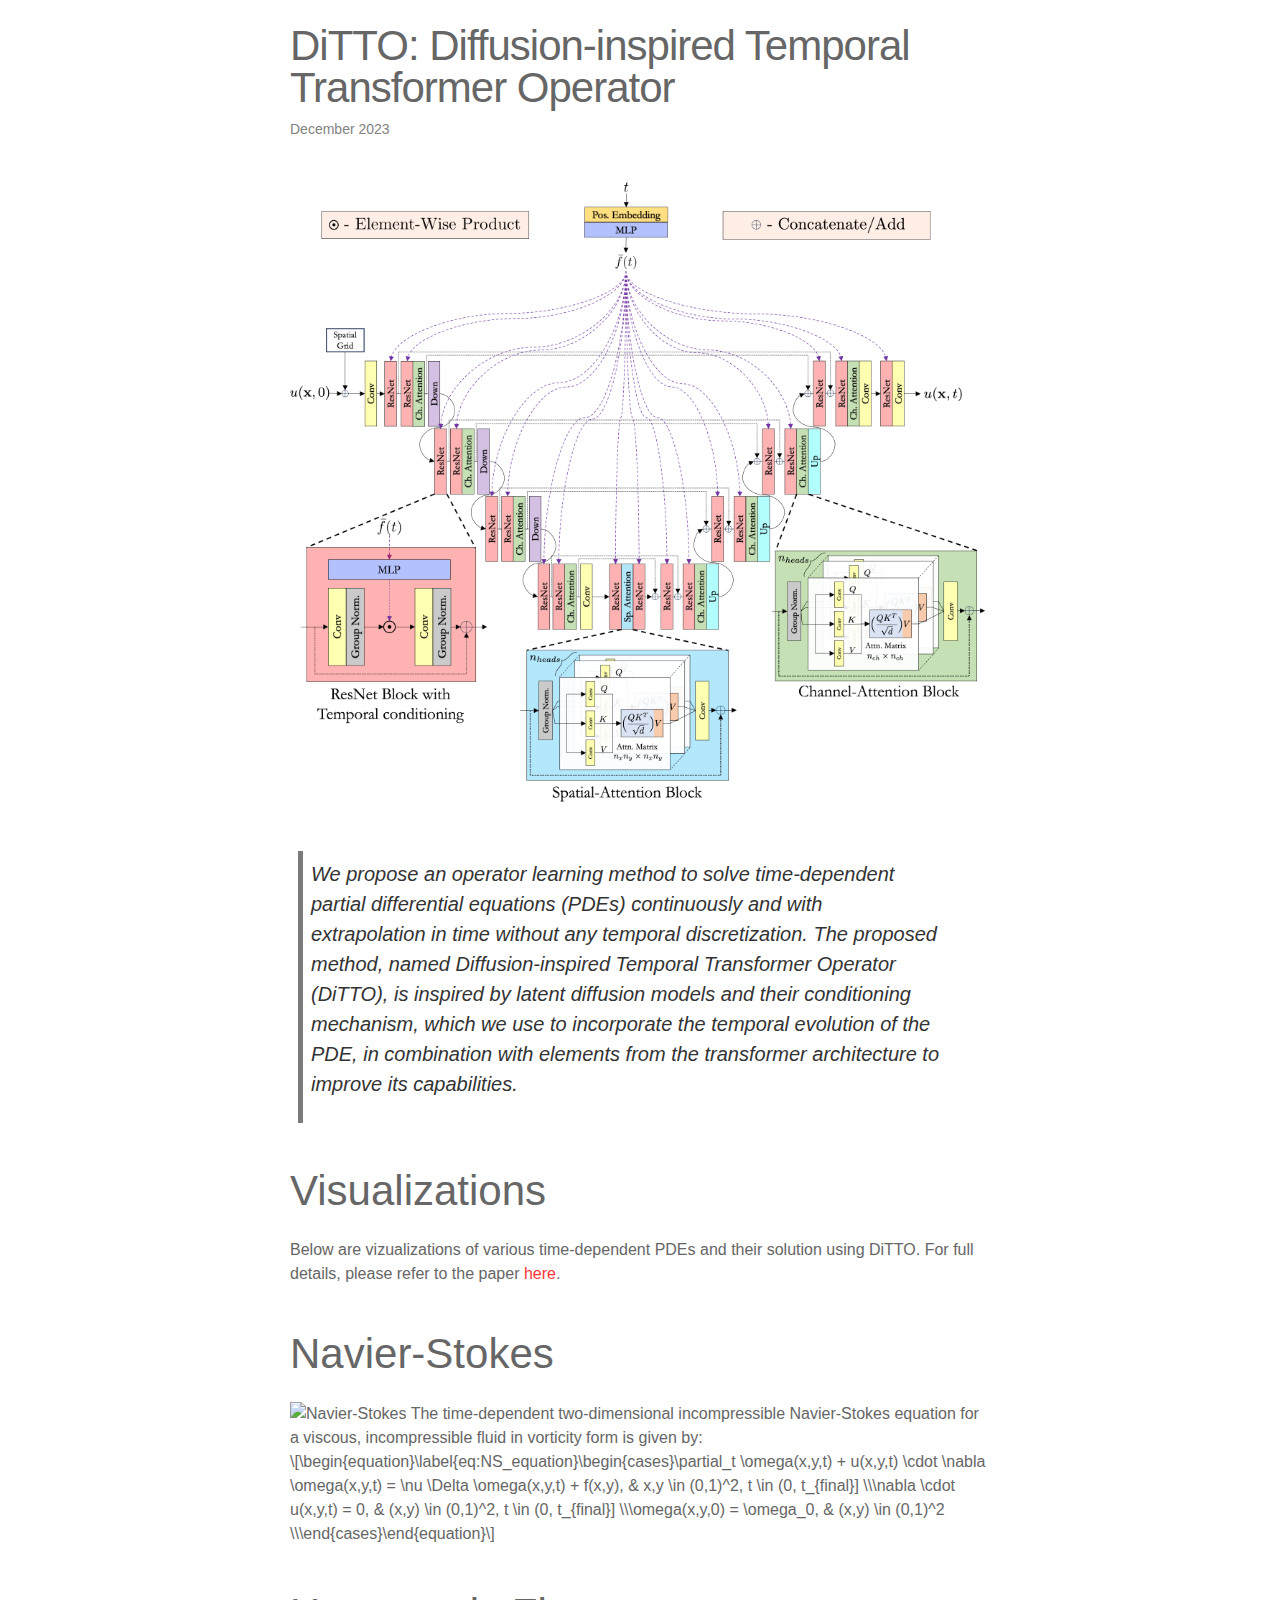
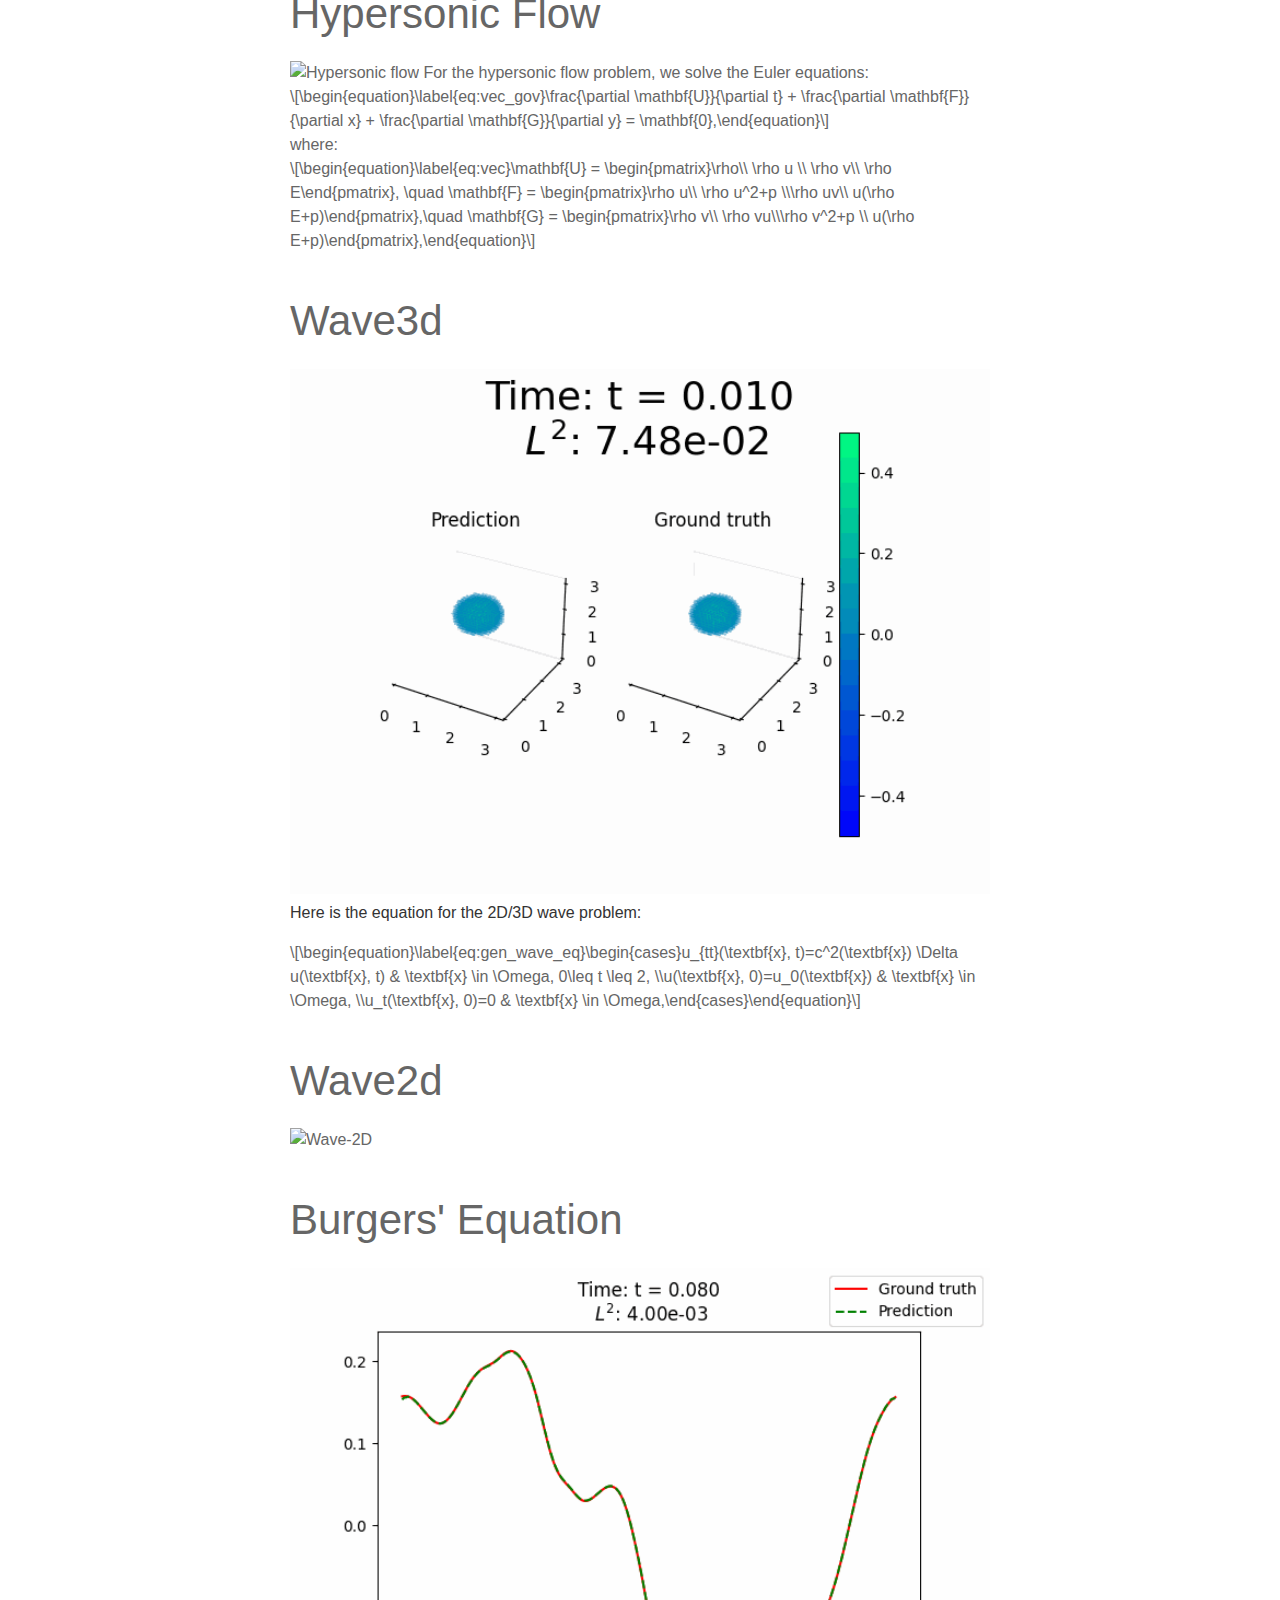
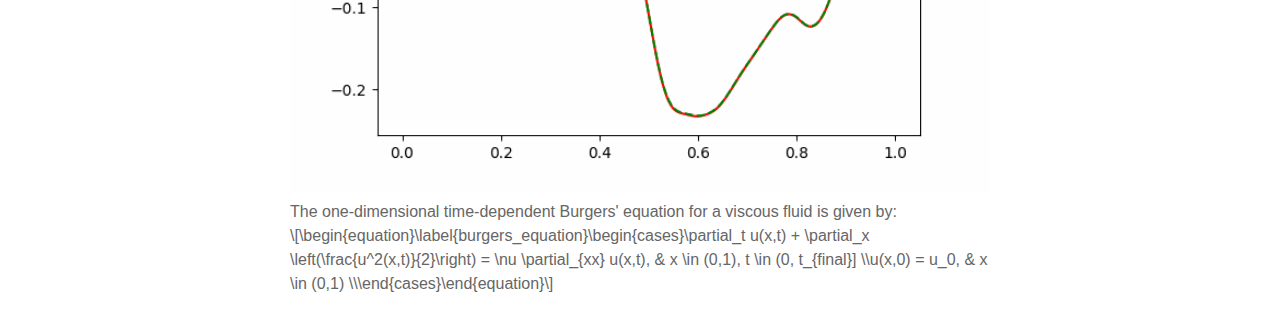
==== commit ade1ff0f: "Revert to working version" ====
--- a/index.html
+++ b/index.html
@@ -1,162 +1,132 @@
 <!DOCTYPE html>
-<html>
-  <head>
-    <meta charset="utf-8" />
-    <meta name="viewport" content="width=device-width initial-scale=1" />
-    <link rel="stylesheet" href="main.css" />
-  </head>
+<html lang="en">
+<head>
+    <meta charset="UTF-8">
+    <meta name="viewport" content="width=device-width, initial-scale=1.0">
+    <link rel="stylesheet" href="./main.css" />
+    <script type="text/javascript" async
+    src="https://cdnjs.cloudflare.com/ajax/libs/mathjax/2.7.7/MathJax.js?config=TeX-MML-AM_CHTML">
+     </script>
+    <title>DiTTO</title>
+</head>
+<body>
+    <div class="wrapper">
+        <div class="post">
+            <header class="post-header">
+                <h1 class="post-title">DiTTO: Diffusion-inspired Temporal Transformer Operator </h1>
+                <p class="post-meta">December 2023</p>
+            </header>
+            <article class="post-content">
+                <div>
+                    <img src="assets/images/ditto_architecture.png" alt="DiTTO architecture">
+                </div>
 
-  <body>
-    <header class="site-header">
-      <div class="wrapper">
-        <nav class="site-nav">
-          <input type="checkbox" id="nav-trigger" class="nav-trigger" />
-          <label for="nav-trigger">
-            <span class="menu-icon">
-              <svg viewBox="0 0 18 15" width="18px" height="15px">
-                <path
-                  fill="#424242"
-                  d="M18,1.484c0,0.82-0.665,1.484-1.484,1.484H1.484C0.665,2.969,0,2.304,0,1.484l0,0C0,0.665,0.665,0,1.484,0 h15.031C17.335,0,18,0.665,18,1.484L18,1.484z"
-                />
-                <path
-                  fill="#424242"
-                  d="M18,7.516C18,8.335,17.335,9,16.516,9H1.484C0.665,9,0,8.335,0,7.516l0,0c0-0.82,0.665-1.484,1.484-1.484 h15.031C17.335,6.031,18,6.696,18,7.516L18,7.516z"
-                />
-                <path
-                  fill="#424242"
-                  d="M18,13.516C18,14.335,17.335,15,16.516,15H1.484C0.665,15,0,14.335,0,13.516l0,0 c0-0.82,0.665-1.484,1.484-1.484h15.031C17.335,12.031,18,12.696,18,13.516L18,13.516z"
-                />
-              </svg>
-            </span>
-          </label>
+                <blockquote>
+                    <p> We propose an operator learning method to solve time-dependent partial differential equations (PDEs) continuously and with extrapolation in time without any temporal discretization. The proposed method, named Diffusion-inspired Temporal Transformer Operator (DiTTO), is inspired by latent diffusion models and their conditioning mechanism, which we use to incorporate the temporal evolution of the PDE, in combination with elements from the transformer architecture to improve its capabilities. </p>
+                </blockquote>
 
-          <div class="trigger">
-            <a class="page-link" href="ditto.html">DiTTO</a>
-          </div>
-        </nav>
-      </div>
-    </header>
+                <h2>Visualizations</h2>
+                Below are vizualizations of various time-dependent PDEs and their solution using DiTTO. For full details, please refer to the paper <a href="https://arxiv.org/abs/2307.09072">here</a>.
+                <h2>Navier-Stokes</h2>
+                <div>
+                    <img src="assets/gifs/navier_stokes_re20.gif" alt="Navier-Stokes">
+                    The time-dependent two-dimensional incompressible Navier-Stokes equation for a viscous, incompressible fluid in vorticity form is given by:
+                    <div id="ns"></div>
 
-    <div class="page-content">
-        <div class="wrapper">
-            <div class="post">
-                <header class="post-header">
-                    <h1 class="post-title">DiTTO: Diffusion-inspired Temporal Transformer Operator </h1>
-                    <p class="post-meta">December 2023</p>
-                </header>
-                <article class="post-content">
+                    <script type="text/javascript">
+                      // Use MathJax to render the provided LaTeX equation
+                      document.getElementById('ns').innerHTML = '\\[\\begin{equation}\\label{eq:NS_equation}' +
+                        '\\begin{cases}' +
+                        '\\partial_t \\omega(x,y,t) + u(x,y,t) \\cdot \\nabla \\omega(x,y,t) = \\nu \\Delta \\omega(x,y,t) + f(x,y), & x,y \\in (0,1)^2, t \\in (0, t_{final}] \\\\' +
+                        '\\nabla \\cdot u(x,y,t) = 0, & (x,y) \\in (0,1)^2, t \\in (0, t_{final}] \\\\' +
+                        '\\omega(x,y,0) = \\omega_0, & (x,y) \\in (0,1)^2 \\\\' +
+                        '\\end{cases}' +
+                        '\\end{equation}\\]';
+                  
+                      // This line tells MathJax to typeset the equation in the specified div
+                      MathJax.typeset(['#ns']);
+                    </script>
+                </div>
+
+
+                <h2>Hypersonic Flow</h2>
+                <div>
+                    <img src="assets/gifs/hypersonic_flow.gif" alt="Hypersonic flow">
+                    For the hypersonic flow problem, we solve the Euler equations:
+                    <div id="euler1"></div>
+
+                    <script type="text/javascript">
+                      // Use MathJax to render the provided LaTeX equation
+                      document.getElementById('euler1').innerHTML = '\\[\\begin{equation}\\label{eq:vec_gov}' +
+                        '\\frac{\\partial \\mathbf{U}}{\\partial t} + \\frac{\\partial \\mathbf{F}}{\\partial x} + \\frac{\\partial \\mathbf{G}}{\\partial y} = \\mathbf{0},' +
+                        '\\end{equation}\\]';
+                  
+                      // This line tells MathJax to typeset the equation in the specified div
+                      MathJax.typeset(['#euler1']);
+                    </script>
+
+                    where:
+
+                    <div id="euler2"></div>
+
+                    <script type="text/javascript">
+                      // Use MathJax to render the provided LaTeX equation
+                      document.getElementById('euler2').innerHTML = '\\[\\begin{equation}\\label{eq:vec}' +
+                        '\\mathbf{U} = \\begin{pmatrix}\\rho\\\\ \\rho u \\\\ \\rho v\\\\ \\rho E\\end{pmatrix}, \\quad ' +
+                        '\\mathbf{F} = \\begin{pmatrix}\\rho u\\\\ \\rho u^2+p \\\\\\rho uv\\\\ u(\\rho E+p)\\end{pmatrix},\\quad ' +
+                        '\\mathbf{G} = \\begin{pmatrix}\\rho v\\\\ \\rho vu\\\\\\rho v^2+p \\\\ u(\\rho E+p)\\end{pmatrix},' +
+                        '\\end{equation}\\]';
+                  
+                      // This line tells MathJax to typeset the equation in the specified div
+                      MathJax.typeset(['#euler2']);
+                    </script>
+                </div>
+
+                <h2>Wave3d</h2>
                     <div>
-                        <img src="assets/images/ditto_architecture.png" alt="DiTTO architecture">
+                        <img src="assets/gifs/animation_wave3d.gif" alt="Wave-3D">
                     </div>
-    
-                    <blockquote>
-                        <p> We propose an operator learning method to solve time-dependent partial differential equations (PDEs) continuously and with extrapolation in time without any temporal discretization. The proposed method, named Diffusion-inspired Temporal Transformer Operator (DiTTO), is inspired by latent diffusion models and their conditioning mechanism, which we use to incorporate the temporal evolution of the PDE, in combination with elements from the transformer architecture to improve its capabilities. </p>
-                    </blockquote>
-    
-                    <h2>Visualizations</h2>
-                    Below are vizualizations of various time-dependent PDEs and their solution using DiTTO. For full details, please refer to the paper <a href="https://arxiv.org/abs/2307.09072">here</a>.
-                    <h2>Navier-Stokes</h2>
+                    <p>Here is the equation for the 2D/3D wave problem:</p>
+                    <div id="wave_eq"></div>
+                    <script type="text/javascript">
+                    // Use MathJax to render the provided LaTeX equation
+                    document.getElementById('wave_eq').innerHTML = '\\[\\begin{equation}\\label{eq:gen_wave_eq}' +
+                        '\\begin{cases}' +
+                        'u_{tt}(\\textbf{x}, t)=c^2(\\textbf{x}) \\Delta u(\\textbf{x}, t) & \\textbf{x} \\in \\Omega, 0\\leq t \\leq 2, \\\\' +
+                        'u(\\textbf{x}, 0)=u_0(\\textbf{x}) & \\textbf{x} \\in \\Omega, \\\\' +
+                        'u_t(\\textbf{x}, 0)=0 & \\textbf{x} \\in \\Omega,' +
+                        '\\end{cases}' +
+                        '\\end{equation}\\]';
+                
+                    // This line tells MathJax to typeset the equation in the specified div
+                    MathJax.typeset(['#wave_eq']);
+                    </script>
+
+                    <h2>Wave2d</h2>
                     <div>
-                        <img src="assets/gifs/navier_stokes_re20.gif" alt="Navier-Stokes">
-                        The time-dependent two-dimensional incompressible Navier-Stokes equation for a viscous, incompressible fluid in vorticity form is given by:
-                        <div id="ns"></div>
-    
-                        <script type="text/javascript">
-                          // Use MathJax to render the provided LaTeX equation
-                          document.getElementById('ns').innerHTML = '\\[\\begin{equation}\\label{eq:NS_equation}' +
-                            '\\begin{cases}' +
-                            '\\partial_t \\omega(x,y,t) + u(x,y,t) \\cdot \\nabla \\omega(x,y,t) = \\nu \\Delta \\omega(x,y,t) + f(x,y), & x,y \\in (0,1)^2, t \\in (0, t_{final}] \\\\' +
-                            '\\nabla \\cdot u(x,y,t) = 0, & (x,y) \\in (0,1)^2, t \\in (0, t_{final}] \\\\' +
-                            '\\omega(x,y,0) = \\omega_0, & (x,y) \\in (0,1)^2 \\\\' +
-                            '\\end{cases}' +
-                            '\\end{equation}\\]';
-                      
-                          // This line tells MathJax to typeset the equation in the specified div
-                          MathJax.typeset(['#ns']);
-                        </script>
+                        <img src="assets/gifs/wave_2d.gif" alt="Wave-2D">
                     </div>
-    
-    
-                    <h2>Hypersonic Flow</h2>
-                    <div>
-                        <img src="assets/gifs/hypersonic_flow.gif" alt="Hypersonic flow">
-                        For the hypersonic flow problem, we solve the Euler equations:
-                        <div id="euler1"></div>
-    
-                        <script type="text/javascript">
-                          // Use MathJax to render the provided LaTeX equation
-                          document.getElementById('euler1').innerHTML = '\\[\\begin{equation}\\label{eq:vec_gov}' +
-                            '\\frac{\\partial \\mathbf{U}}{\\partial t} + \\frac{\\partial \\mathbf{F}}{\\partial x} + \\frac{\\partial \\mathbf{G}}{\\partial y} = \\mathbf{0},' +
-                            '\\end{equation}\\]';
-                      
-                          // This line tells MathJax to typeset the equation in the specified div
-                          MathJax.typeset(['#euler1']);
-                        </script>
-    
-                        where:
-    
-                        <div id="euler2"></div>
-    
-                        <script type="text/javascript">
-                          // Use MathJax to render the provided LaTeX equation
-                          document.getElementById('euler2').innerHTML = '\\[\\begin{equation}\\label{eq:vec}' +
-                            '\\mathbf{U} = \\begin{pmatrix}\\rho\\\\ \\rho u \\\\ \\rho v\\\\ \\rho E\\end{pmatrix}, \\quad ' +
-                            '\\mathbf{F} = \\begin{pmatrix}\\rho u\\\\ \\rho u^2+p \\\\\\rho uv\\\\ u(\\rho E+p)\\end{pmatrix},\\quad ' +
-                            '\\mathbf{G} = \\begin{pmatrix}\\rho v\\\\ \\rho vu\\\\\\rho v^2+p \\\\ u(\\rho E+p)\\end{pmatrix},' +
-                            '\\end{equation}\\]';
-                      
-                          // This line tells MathJax to typeset the equation in the specified div
-                          MathJax.typeset(['#euler2']);
-                        </script>
-                    </div>
-    
-                    <h2>Wave3d</h2>
-                        <div>
-                            <img src="assets/gifs/animation_wave3d.gif" alt="Wave-3D">
-                        </div>
-                        <p>Here is the equation for the 2D/3D wave problem:</p>
-                        <div id="wave_eq"></div>
-                        <script type="text/javascript">
-                        // Use MathJax to render the provided LaTeX equation
-                        document.getElementById('wave_eq').innerHTML = '\\[\\begin{equation}\\label{eq:gen_wave_eq}' +
-                            '\\begin{cases}' +
-                            'u_{tt}(\\textbf{x}, t)=c^2(\\textbf{x}) \\Delta u(\\textbf{x}, t) & \\textbf{x} \\in \\Omega, 0\\leq t \\leq 2, \\\\' +
-                            'u(\\textbf{x}, 0)=u_0(\\textbf{x}) & \\textbf{x} \\in \\Omega, \\\\' +
-                            'u_t(\\textbf{x}, 0)=0 & \\textbf{x} \\in \\Omega,' +
-                            '\\end{cases}' +
-                            '\\end{equation}\\]';
-                    
-                        // This line tells MathJax to typeset the equation in the specified div
-                        MathJax.typeset(['#wave_eq']);
-                        </script>
-    
-                        <h2>Wave2d</h2>
-                        <div>
-                            <img src="assets/gifs/wave_2d.gif" alt="Wave-2D">
-                        </div>
-                    
-                    <h2>Burgers' Equation</h2>
-                    <div>
-                        <img src="assets/gifs/animation_burgers_slow.gif" alt="Burgers">
-                        The one-dimensional time-dependent Burgers' equation for a viscous fluid is given by:
-                        <div id="burgers"></div>
-                        <script type="text/javascript">
-                          // Use MathJax to render the provided LaTeX equation
-                          document.getElementById('burgers').innerHTML = '\\[\\begin{equation}\\label{burgers_equation}' +
-                            '\\begin{cases}' +
-                            '\\partial_t u(x,t) + \\partial_x \\left(\\frac{u^2(x,t)}{2}\\right) = \\nu \\partial_{xx} u(x,t), & x \\in (0,1), t \\in (0, t_{final}] \\\\' +
-                            'u(x,0) = u_0, & x \\in (0,1) \\\\' +
-                            '\\end{cases}' +
-                            '\\end{equation}\\]';
-                      
-                          // This line tells MathJax to typeset the equation in the specified div
-                          MathJax.typeset(['#burgers']);
-                        </script>
-                    </div>
-                </article>
-            </div>
+                
+                <h2>Burgers' Equation</h2>
+                <div>
+                    <img src="assets/gifs/animation_burgers_slow.gif" alt="Burgers">
+                    The one-dimensional time-dependent Burgers' equation for a viscous fluid is given by:
+                    <div id="burgers"></div>
+                    <script type="text/javascript">
+                      // Use MathJax to render the provided LaTeX equation
+                      document.getElementById('burgers').innerHTML = '\\[\\begin{equation}\\label{burgers_equation}' +
+                        '\\begin{cases}' +
+                        '\\partial_t u(x,t) + \\partial_x \\left(\\frac{u^2(x,t)}{2}\\right) = \\nu \\partial_{xx} u(x,t), & x \\in (0,1), t \\in (0, t_{final}] \\\\' +
+                        'u(x,0) = u_0, & x \\in (0,1) \\\\' +
+                        '\\end{cases}' +
+                        '\\end{equation}\\]';
+                  
+                      // This line tells MathJax to typeset the equation in the specified div
+                      MathJax.typeset(['#burgers']);
+                    </script>
+                </div>
+            </article>
         </div>
     </div>
-
-  </body>
-</html>
+</body>
+</html>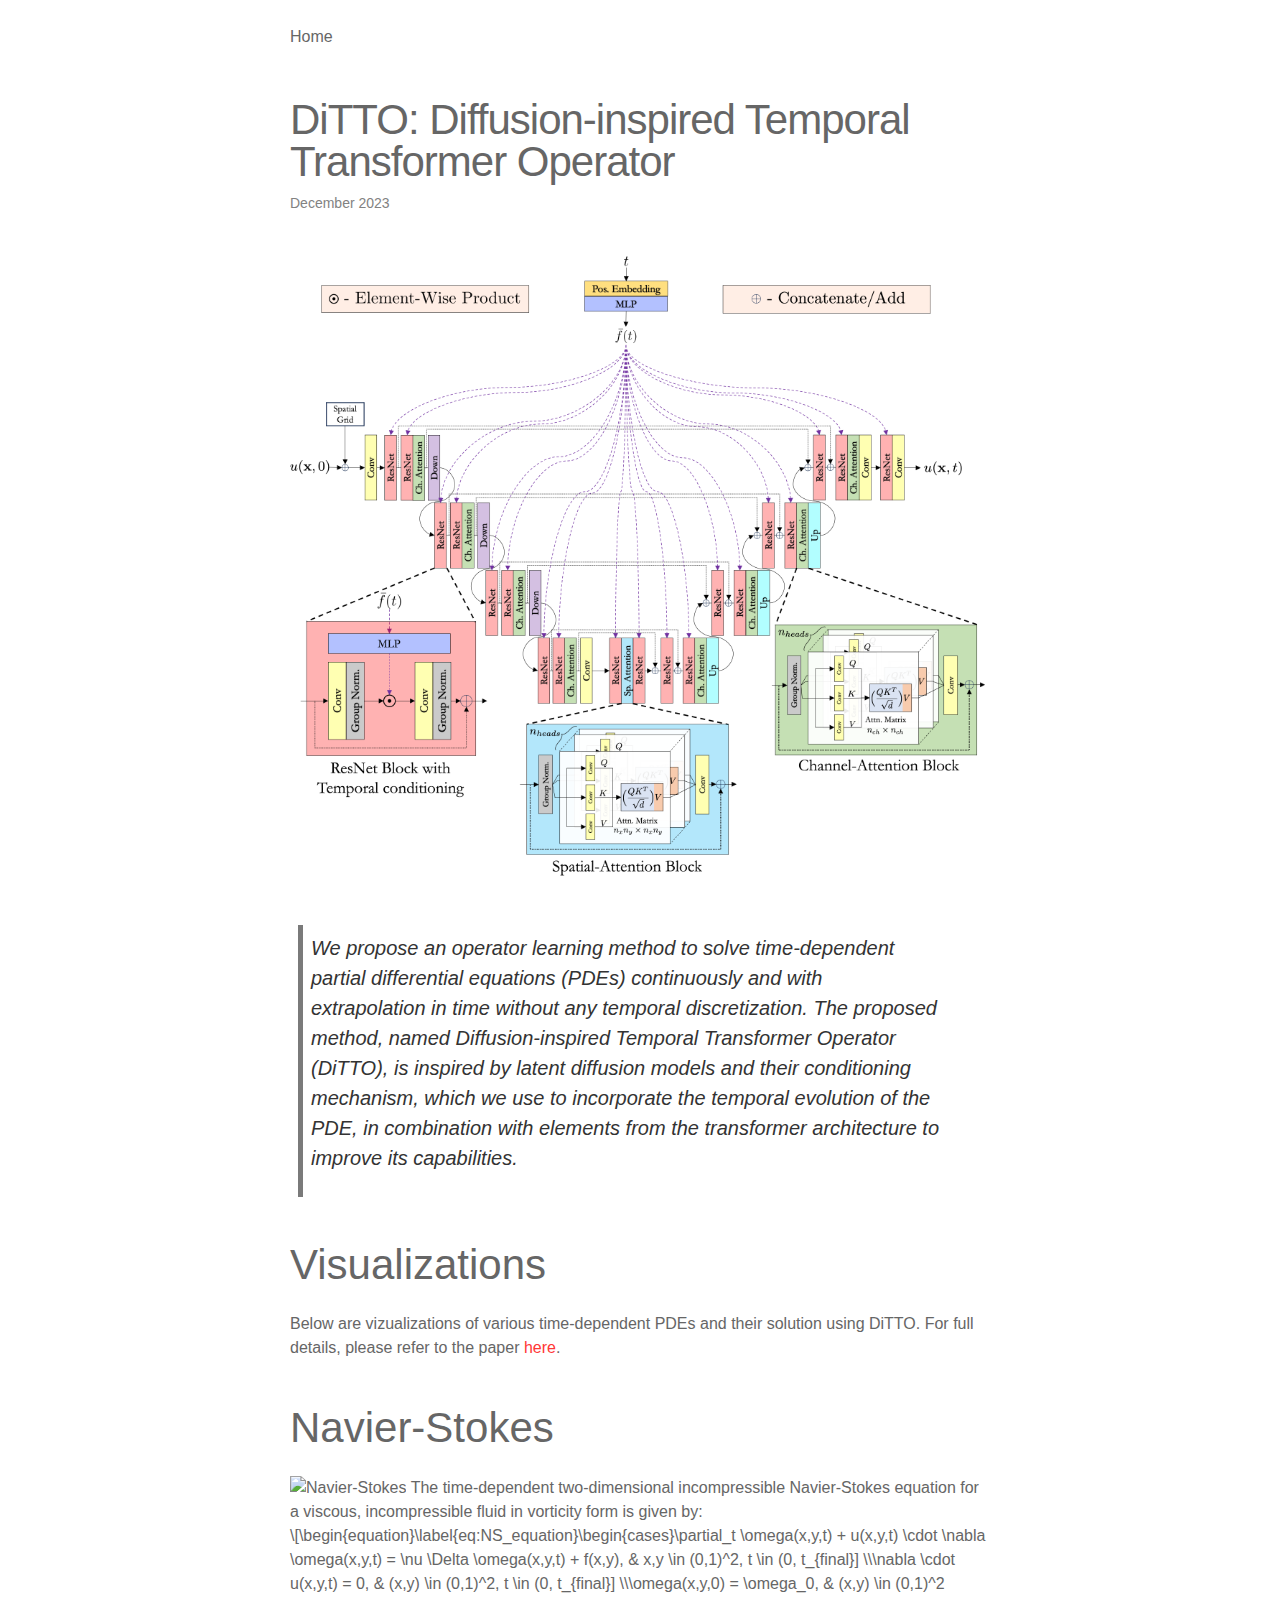
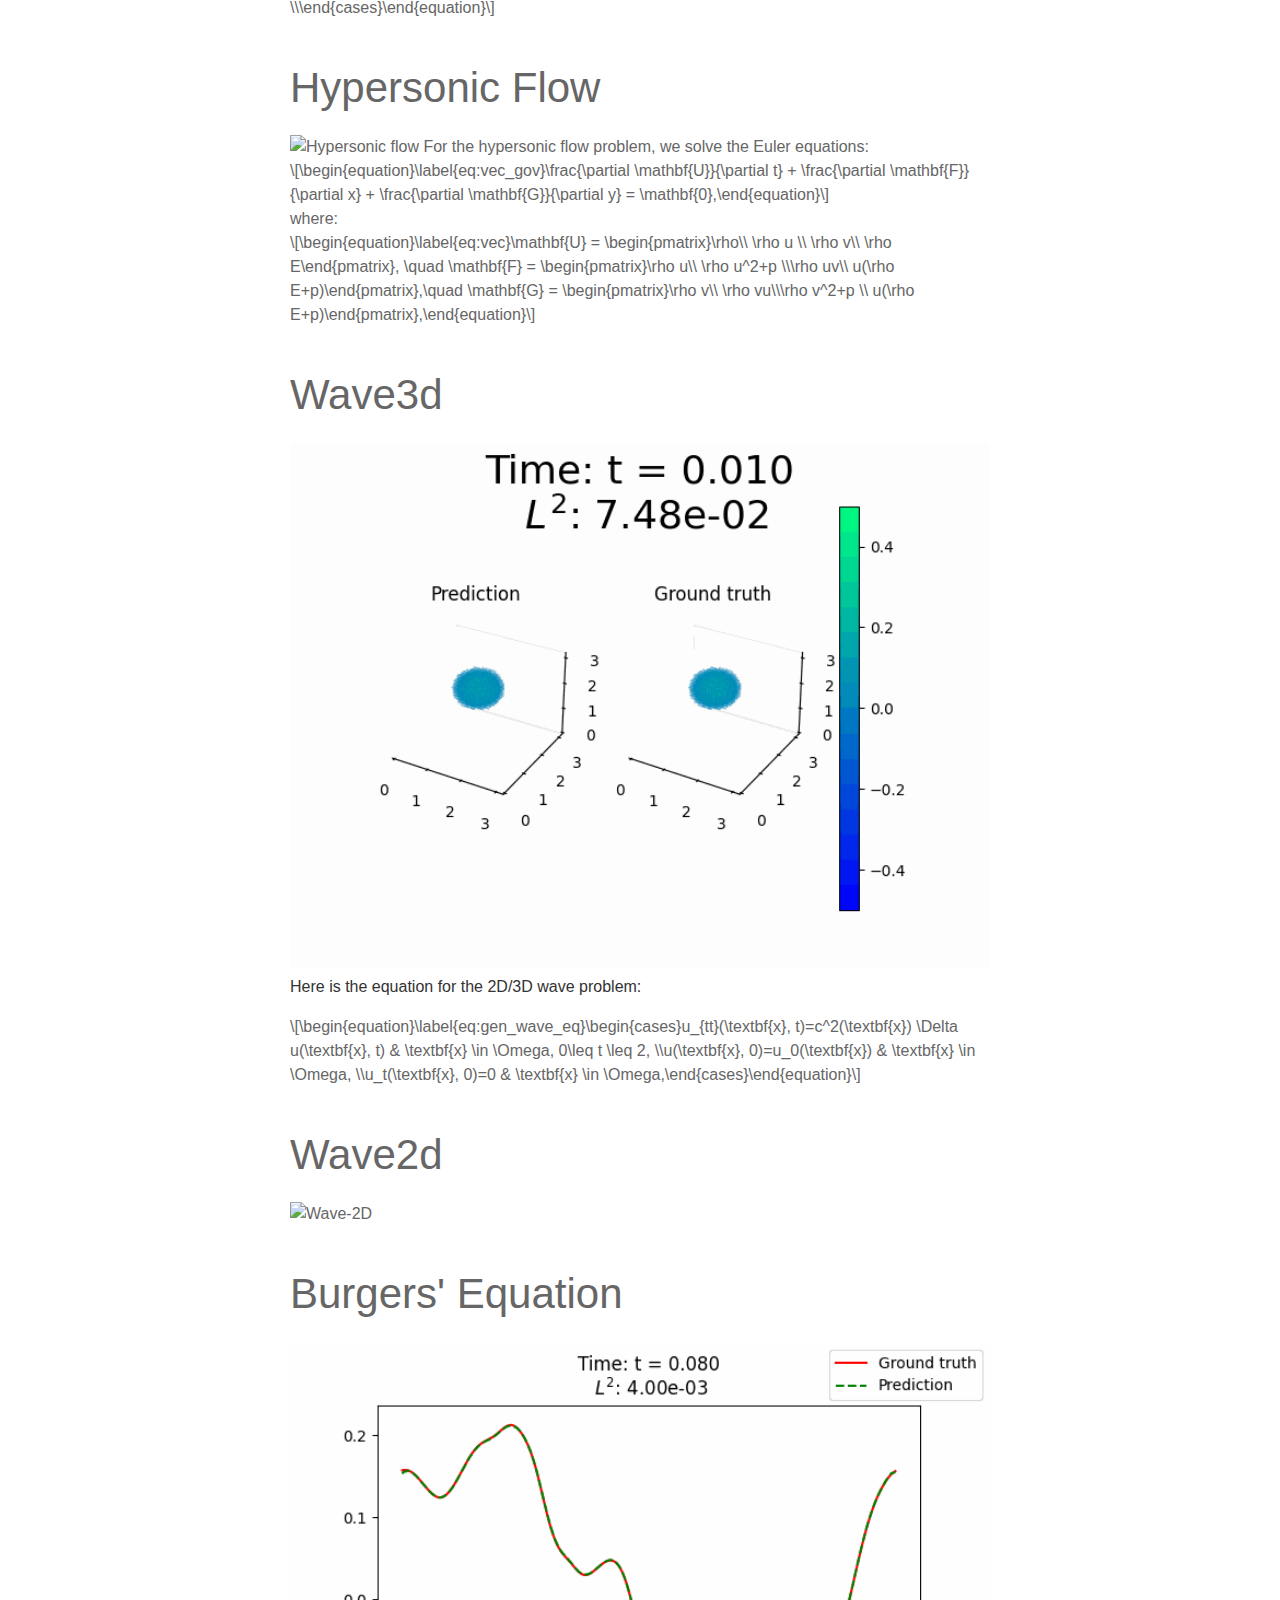
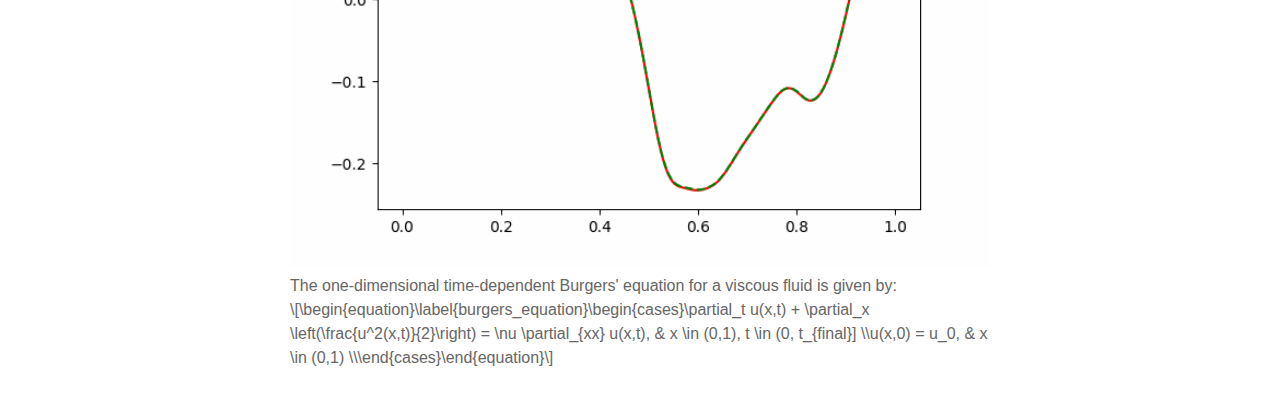
==== commit 44b90b22: "Added home option" ====
--- a/index.html
+++ b/index.html
@@ -10,7 +10,12 @@
     <title>DiTTO</title>
 </head>
 <body>
-    <div class="wrapper">
+    <nav>
+      <div class="wrapper">
+          <a href="#ditto">Home</a>
+      </div>
+    </nav>
+    <div class="wrapper" id="ditto">
         <div class="post">
             <header class="post-header">
                 <h1 class="post-title">DiTTO: Diffusion-inspired Temporal Transformer Operator </h1>
